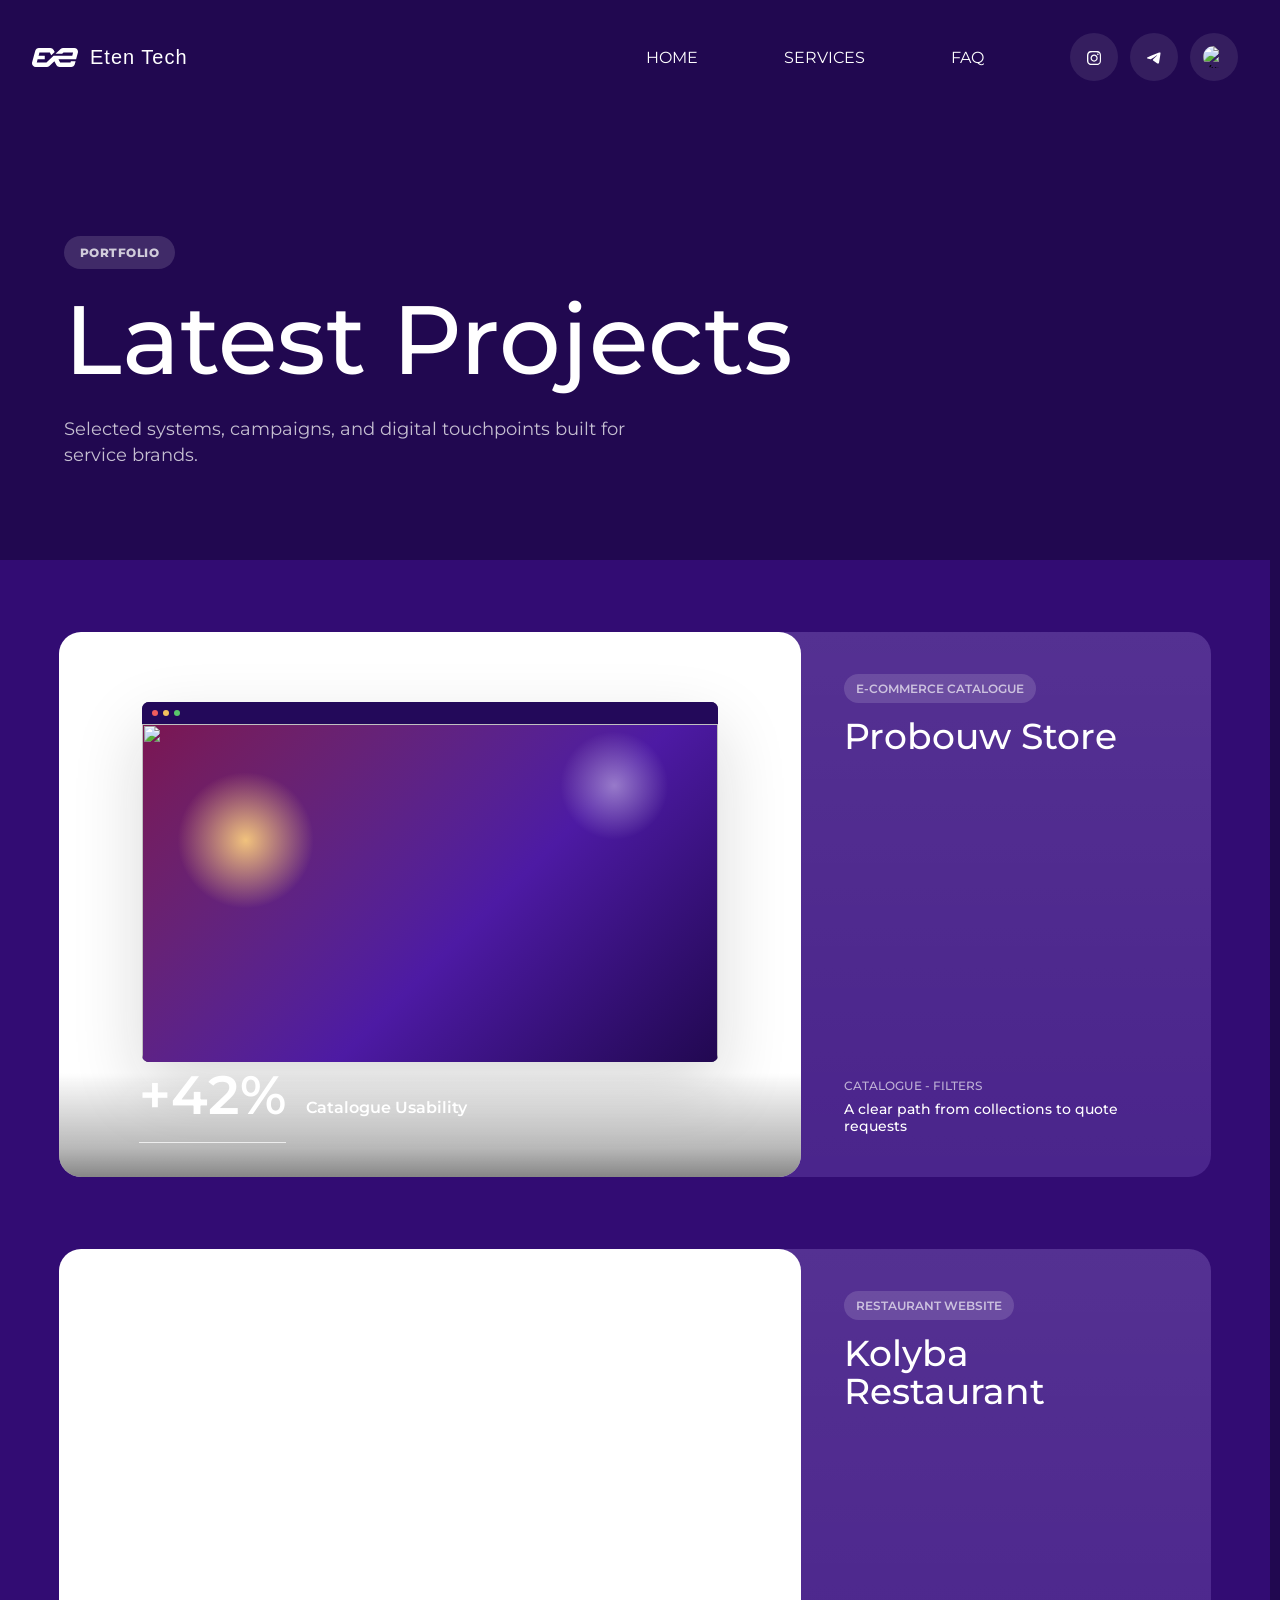
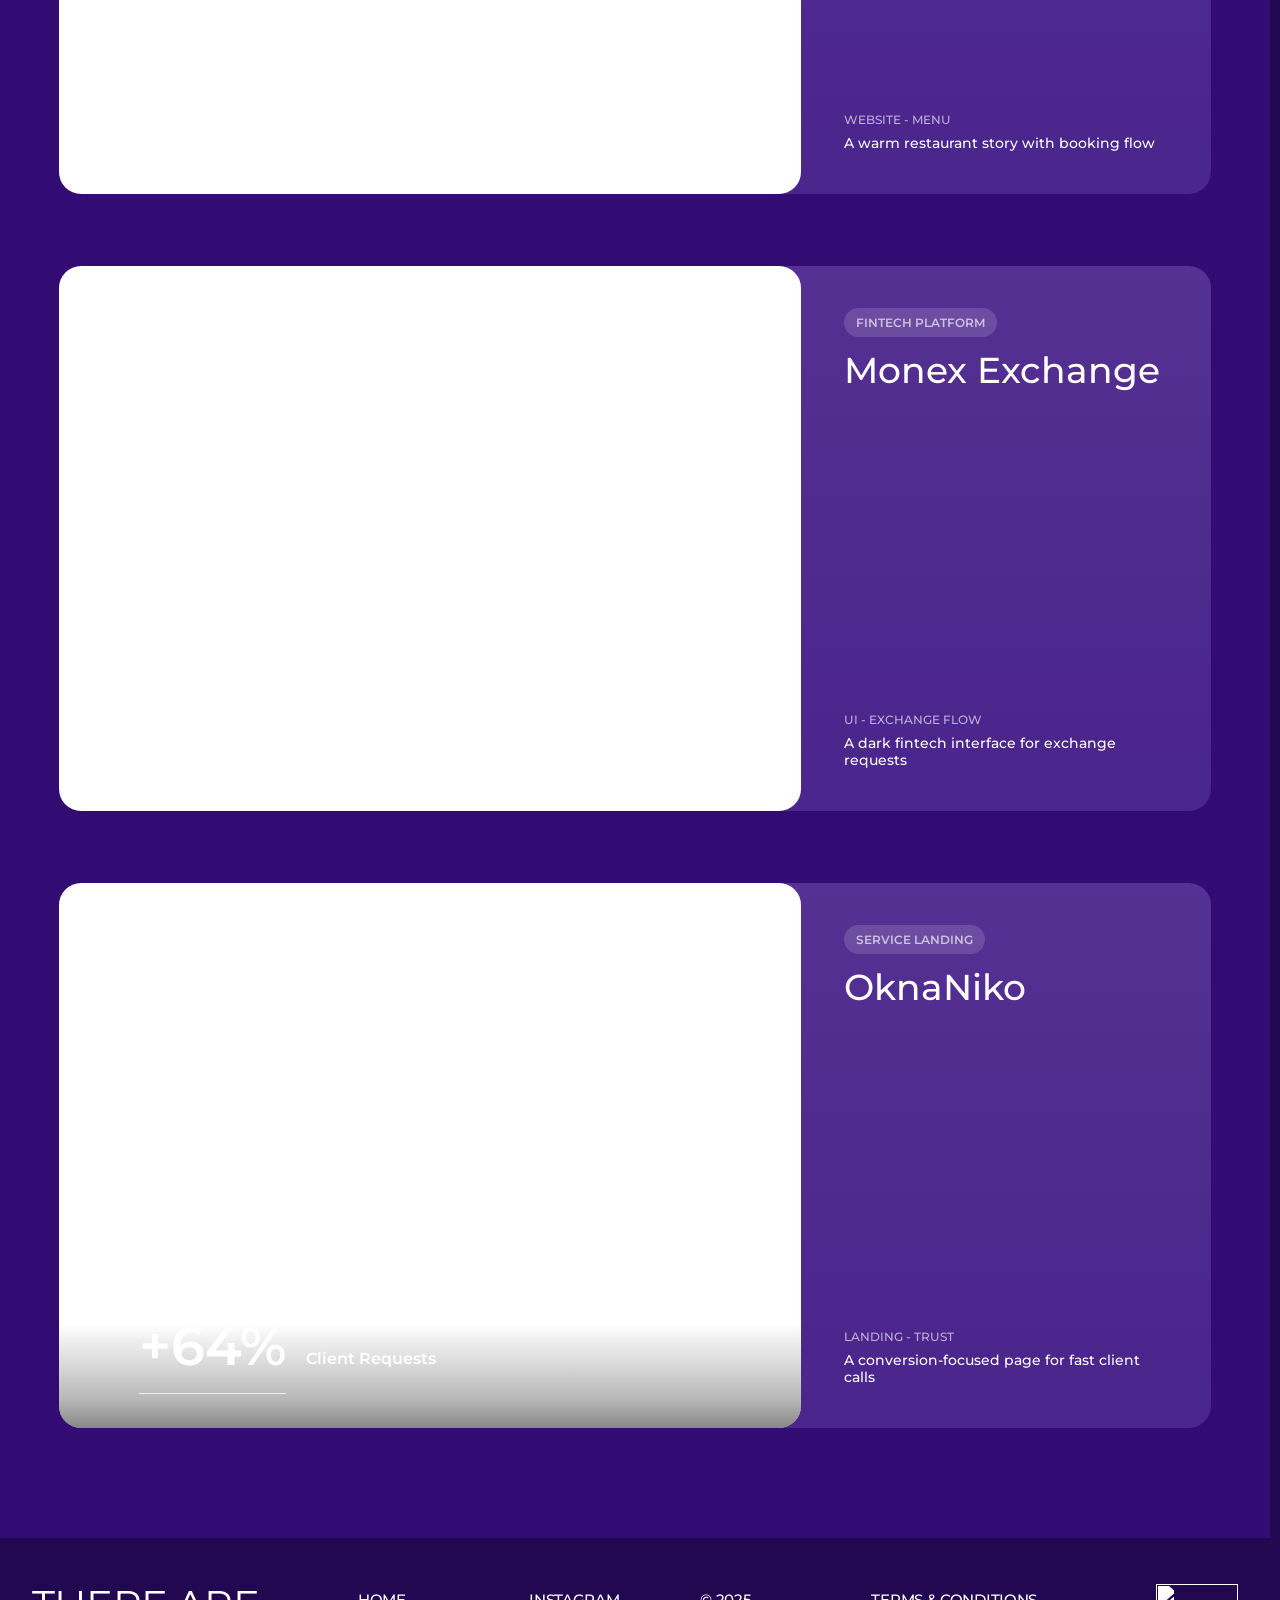
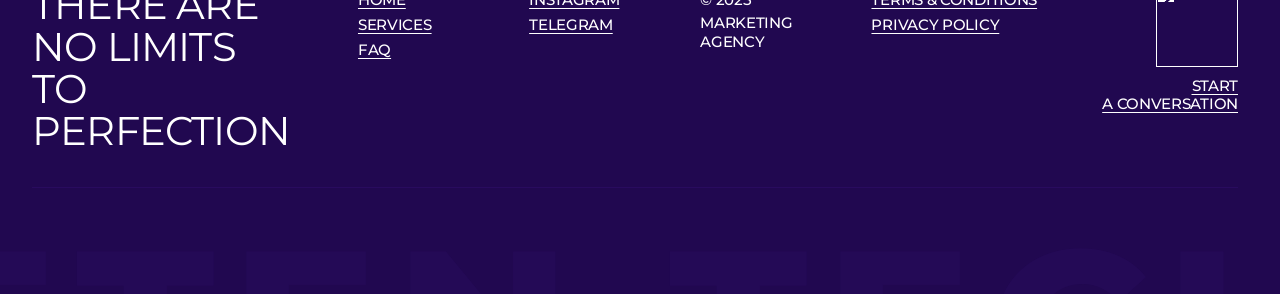
==== portfolio.html @ db4025d9 "techv2" ====
<!DOCTYPE html>
<html lang="uk">
<head>
<meta charset="utf-8"/>
<meta content="width=device-width, initial-scale=1" name="viewport"/>
<title>Eten Tech - Portfolio</title>
<link href="images/logo_icon.svg" rel="shortcut icon"/>
<link href="https://fonts.googleapis.com" rel="preconnect"/>
<link crossorigin="" href="https://fonts.gstatic.com" rel="preconnect"/>
<link href="https://fonts.googleapis.com/css2?family=Montserrat:wght@300;400;500;600;700;800&amp;display=swap" rel="stylesheet"/>
<link href="https://fonts.googleapis.com/css2?family=Michroma&amp;display=swap" rel="stylesheet"/>
<link href="css/style.css" rel="stylesheet"/>
</head>
<body class="portfolioPage">
<header class="header">
<div class="header__inner">
<div class="header__left">
<a aria-label="Eten Tech home" class="header__logo" href="index.html#home">
<img alt="Eten Tech logo" src="images/logo.svg"/>
</a>
<div class="header__brand">Eten Tech</div>
</div>
<div class="header__right">
<nav aria-label="Navigation" class="header__nav">
<a class="header__link" data-i18n="nav.home" href="index.html#home">HOME</a>
<a class="header__link" data-i18n="nav.services" href="index.html#services">SERVICES</a>
<a class="header__link" data-i18n="nav.faq" href="index.html#faq">FAQ</a>
</nav>
<div aria-label="Social links" class="header__icons">
<a aria-label="Instagram" class="header__iconBtn" href="https://www.instagram.com/eten_tech/" rel="noopener" target="_blank">
<span class="header__iconSvg"><img alt="" src="images/icon1.svg"/></span>
</a>
<a aria-label="Telegram" class="header__iconBtn" href="https://t.me/etentech" rel="noopener" target="_blank">
<span class="header__iconSvg"><img alt="" src="images/icon2.svg"/></span>
</a>
<button aria-label="Switch language" class="langBtn" data-lang-toggle="" type="button">EN</button>
</div>
<button aria-expanded="false" aria-label="Menu" class="header__burger" type="button">
<span></span><span></span><span></span>
</button>
</div>
</div>
<div aria-hidden="true" class="header__drawer">
<nav aria-label="Mobile navigation" class="header__drawerNav">
<a class="header__drawerLink" data-i18n="nav.home" href="index.html#home">HOME</a>
<a class="header__drawerLink" data-i18n="nav.services" href="index.html#services">SERVICES</a>
<a class="header__drawerLink" data-i18n="nav.faq" href="index.html#faq">FAQ</a>
</nav>
<div aria-label="Social links" class="header__drawerSocial">
<a aria-label="Instagram" class="header__drawerIconBtn" href="https://www.instagram.com/eten_tech/" rel="noopener" target="_blank">
<img alt="" src="images/icon1.svg"/>
</a>
<a aria-label="Telegram" class="header__drawerIconBtn" href="https://t.me/etentech" rel="noopener" target="_blank">
<img alt="" src="images/icon2.svg"/>
</a>
<button aria-label="Switch language" class="header__drawerIconBtn langBtn langBtn--mobile" data-lang-toggle="" type="button">EN</button>
</div>
</div>
</header>

<main class="portfolioMain">
<section class="portfolioHero">
<div class="portfolioHero__bg"></div>
<div class="portfolioHero__inner">
<div class="portfolioHero__kicker" data-i18n="portfolio.kicker">PORTFOLIO</div>
<h1 data-i18n="portfolio.title">Latest Projects</h1>
<p data-i18n="portfolio.desc">Selected systems, campaigns, and digital touchpoints built for service brands.</p>
</div>
</section>

<section class="portfolioList" aria-label="Portfolio projects">
<article class="portfolioProject" style="--project-accent:#d91f26;--project-accent-soft:#f1c27d;">
<div class="featuredProjects__preview">
<div class="featuredProjects__browser">
<div class="featuredProjects__browserTop"><span></span><span></span><span></span></div>
<div class="featuredProjects__mockup">
<img alt="" class="featuredProjects__siteShot" src="images/sites/previews/probouw.webp"/>
</div>
</div>
<div class="featuredProjects__metric"><strong>+42%</strong><span data-i18n="featured.project1.metricLabel">Project Growth</span></div>
</div>
<div class="featuredProjects__info">
<div><span class="featuredProjects__tag" data-i18n="featured.project1.category">Website</span><h2 data-i18n="featured.project1.title">Project title</h2></div>
<div class="featuredProjects__infoBottom"><span data-i18n="featured.project1.service">Web - Design - Development</span><p data-i18n="featured.project1.description">Project description</p></div>
</div>
</article>
<article class="portfolioProject" style="--project-accent:#c70000;--project-accent-soft:#f1c27d;">
<div class="featuredProjects__preview">
<div class="featuredProjects__browser">
<div class="featuredProjects__browserTop"><span></span><span></span><span></span></div>
<div class="featuredProjects__mockup">
<img alt="" class="featuredProjects__siteShot" src="images/sites/previews/kolyba.webp"/>
</div>
</div>
<div class="featuredProjects__metric"><strong>+58%</strong><span data-i18n="featured.project2.metricLabel">Project Growth</span></div>
</div>
<div class="featuredProjects__info">
<div><span class="featuredProjects__tag" data-i18n="featured.project2.category">Website</span><h2 data-i18n="featured.project2.title">Project title</h2></div>
<div class="featuredProjects__infoBottom"><span data-i18n="featured.project2.service">Web - Design - Development</span><p data-i18n="featured.project2.description">Project description</p></div>
</div>
</article>
<article class="portfolioProject" style="--project-accent:#c89a57;--project-accent-soft:#e01818;">
<div class="featuredProjects__preview">
<div class="featuredProjects__browser">
<div class="featuredProjects__browserTop"><span></span><span></span><span></span></div>
<div class="featuredProjects__mockup">
<img alt="" class="featuredProjects__siteShot" src="images/sites/previews/monex.webp"/>
</div>
</div>
<div class="featuredProjects__metric"><strong>+36%</strong><span data-i18n="featured.project3.metricLabel">Project Growth</span></div>
</div>
<div class="featuredProjects__info">
<div><span class="featuredProjects__tag" data-i18n="featured.project3.category">Website</span><h2 data-i18n="featured.project3.title">Project title</h2></div>
<div class="featuredProjects__infoBottom"><span data-i18n="featured.project3.service">Web - Design - Development</span><p data-i18n="featured.project3.description">Project description</p></div>
</div>
</article>
<article class="portfolioProject" style="--project-accent:#3572ff;--project-accent-soft:#ff8a3d;">
<div class="featuredProjects__preview">
<div class="featuredProjects__browser">
<div class="featuredProjects__browserTop"><span></span><span></span><span></span></div>
<div class="featuredProjects__mockup">
<img alt="" class="featuredProjects__siteShot" src="images/sites/previews/oknaniko.webp"/>
</div>
</div>
<div class="featuredProjects__metric"><strong>+64%</strong><span data-i18n="featured.project4.metricLabel">Project Growth</span></div>
</div>
<div class="featuredProjects__info">
<div><span class="featuredProjects__tag" data-i18n="featured.project4.category">Website</span><h2 data-i18n="featured.project4.title">Project title</h2></div>
<div class="featuredProjects__infoBottom"><span data-i18n="featured.project4.service">Web - Design - Development</span><p data-i18n="featured.project4.description">Project description</p></div>
</div>
</article>
</section>
</main>

<footer class="footer portfolioFooter">
<div class="footer__inner">
<div class="footer__title" data-i18n="footer.title">THERE ARE NO LIMITS<br/>TO PERFECTION</div>
<nav aria-label="Footer navigation" class="footer__col">
<a class="footer__link" data-i18n="nav.home" href="index.html#home">HOME</a>
<a class="footer__link" data-i18n="nav.services" href="index.html#services">SERVICES</a>
<a class="footer__link" data-i18n="nav.faq" href="index.html#faq">FAQ</a>
</nav>
<div aria-label="Social links" class="footer__col">
<a class="footer__link" href="https://www.instagram.com/eten_tech/" rel="noopener" target="_blank">INSTAGRAM</a>
<a class="footer__link" href="https://t.me/etentech" rel="noopener" target="_blank">TELEGRAM</a>
</div>
<div class="footer__col footer__meta">
<div class="footer__metaText">&copy; 2025</div>
<div class="footer__metaText" data-i18n="footer.agency">MARKETING AGENCY</div>
</div>
<div class="footer__col footer__legal">
<a class="footer__link" data-i18n="footer.terms" href="#">TERMS &amp; CONDITIONS</a>
<a class="footer__link" data-i18n="footer.privacy" href="#">PRIVACY POLICY</a>
</div>
<a class="footer__cta" href="https://t.me/etentech">
<span class="footer__ctaIcon"><img alt="" src="images/Rectangle 4342.svg"/></span>
<span class="footer__ctaText" data-i18n="footer.cta">START<br/>A CONVERSATION</span>
</a>
</div>
</footer>
<script src="js/script.js"></script>
</body>
</html>
---- css/style.css ----
* {
  box-sizing: border-box;
  margin: 0;
  padding: 0;
}

body {
  background: #F3F1F9;
  font-family: 'Montserrat', sans-serif;
}

html {
  scroll-behavior: smooth;
  scrollbar-gutter: stable;
  scrollbar-color: #6F3DFF #210850;
  scrollbar-width: thin;
}

@media (prefers-reduced-motion: reduce) {
  html {
    scroll-behavior: auto;
  }
}

a {
  text-decoration: none;
  color: inherit;
}

::-webkit-scrollbar {
  width: 10px;
}

::-webkit-scrollbar-track {
  background: #210850;
}

::-webkit-scrollbar-thumb {
  border: 2px solid #210850;
  border-radius: 999px;
  background: linear-gradient(180deg, #A67BFF 0%, #6F3DFF 48%, #320C73 100%);
}

::-webkit-scrollbar-thumb:hover {
  background: linear-gradient(180deg, #C4A8FF 0%, #854CFF 48%, #4D1AA4 100%);
}

/* ===== Layout ===== */
.container {
  padding-left: 15.5vw;
  padding-right: 15.5vw;
  margin: 0 auto;
}

/* ===== Header ===== */
.header {
  padding-left: 2.5vw;
  padding-right: 2.5vw;
  padding-top: 33px;
  padding-bottom: 0;
  color: rgb(255, 255, 255);
  position: absolute;
  top: 0;
  left: 0;
  right: 0;
  z-index: 10;
}

.header__inner {
  display: flex;
  align-items: center;
  justify-content: space-between;
  min-height: 48px;
  animation: heroFadeDown .75s cubic-bezier(.2, .8, .2, 1) both;
}

.header__left {
  display: flex;
  align-items: center;
  gap: 12px;
}

.header__logo {
  width: 46px;
  height: 19px;
  display: block;
}

.header__brand {
  font-family: "Helvetica Neue", Helvetica, Arial, sans-serif;
  font-weight: 100;
  font-size: 20px;
  line-height: 1;
  letter-spacing: 0.05em;
}

.header__right {
  display: flex;
  align-items: center;
  gap: 86px;
}

.header__nav {
  display: flex;
  align-items: center;
  gap: 86px;
}

.header__link {
  position: relative;
  font-family: "Montserrat", sans-serif;
  font-weight: 400;
  font-size: 16px;
  text-transform: uppercase;
  letter-spacing: 0em;
  transition: color .22s ease, opacity .22s ease;
}

.header__link::after {
  content: "";
  position: absolute;
  left: 0;
  right: 0;
  bottom: -6px;
  height: 1px;
  background: currentColor;
  transform: scaleX(0);
  transform-origin: right;
  transition: transform .28s ease;
}

.header__link:hover::after {
  transform: scaleX(1);
  transform-origin: left;
}

.header__icons {
  display: flex;
  align-items: center;
  gap: 12px;
}

.header__iconBtn {
  width: 48px;
  height: 48px;
  border-radius: 999px;
  border: 0;
  background: rgba(255, 255, 255, 0.09);
  display: grid;
  place-items: center;
  cursor: pointer;
  padding: 0;
  transition: transform .24s ease, background .24s ease, box-shadow .24s ease;
}

.header__iconBtn:hover,
.header__drawerIconBtn:hover,
.langBtn:hover {
  background: rgba(255, 255, 255, 0.18);
  box-shadow: 0 0 28px rgba(166, 123, 255, 0.24);
  transform: translateY(-2px);
}

.header__iconBtn:active,
.header__drawerIconBtn:active,
.langBtn:active {
  transform: translateY(0) scale(.96);
}

.header__iconSvg {
  width: 14px;
  height: 14px;
  display: block;
}

/* ===== Burger + Drawer ===== */
.header__burger {
  display: none;
  width: 48px;
  height: 48px;
  border-radius: 999px;
  border: 0;
  background: rgba(255, 255, 255, 0.09);
  cursor: pointer;
  padding: 0;
  position: relative;
}

.header__burger span {
  position: absolute;
  left: 14px;
  right: 14px;
  height: 2px;
  background: #fff;
  border-radius: 2px;
}

.header__burger span:nth-child(1) { top: 16px; }
.header__burger span:nth-child(2) { top: 23px; }
.header__burger span:nth-child(3) { top: 30px; }

.header__drawer {
  display: none;
}

/* ===== Hero ===== */
.hero {
  position: relative;
  height: 958px;
  width: 100%;
  overflow: hidden;
}

.hero__bg {
  position: absolute;
  inset: 0;
  background:
    radial-gradient(ellipse at 23% 4%, rgba(255, 255, 255, 0.34) 0%, rgba(208, 175, 255, 0.22) 18%, transparent 42%),
    radial-gradient(ellipse at 54% 29%, rgba(132, 76, 255, 0.46) 0%, rgba(77, 26, 164, 0.34) 32%, transparent 64%),
    radial-gradient(ellipse at 82% 15%, rgba(50, 12, 115, 0.55) 0%, rgba(33, 8, 80, 0.72) 42%, transparent 72%),
    linear-gradient(180deg, #1B0646 0%, #320C73 48%, #4D1AA4 72%, #210850 92%, #210850 100%);
  z-index: 0;
}

.hero__bg::before,
.hero__bg::after {
  content: "";
  position: absolute;
  inset: -12%;
  pointer-events: none;
  z-index: 0;
}

.hero__bg::before {
  background:
    radial-gradient(circle at 28% 20%, rgba(255, 255, 255, 0.30) 0%, rgba(174, 125, 255, 0.30) 18%, transparent 44%),
    radial-gradient(circle at 62% 36%, rgba(133, 76, 255, 0.42) 0%, rgba(102, 39, 212, 0.30) 28%, transparent 57%),
    radial-gradient(circle at 84% 22%, rgba(50, 12, 115, 0.56) 0%, rgba(50, 12, 115, 0.34) 34%, transparent 62%);
  filter: blur(34px) saturate(130%);
  opacity: .92;
  transform: translate3d(0, 0, 0) scale(1.06);
  animation: heroAuroraDrift 16s ease-in-out infinite alternate;
}

.hero__bg::after {
  background:
    radial-gradient(circle, rgba(255,255,255,0.82) 0 1px, transparent 1.4px),
    radial-gradient(circle, rgba(255,255,255,0.55) 0 1px, transparent 1.5px),
    linear-gradient(180deg, rgba(255,255,255,0) 0%, rgba(33,8,80,0) 70%, rgba(33,8,80,0.54) 86%, #210850 100%);
  background-size: 220px 220px, 360px 360px, 100% 100%;
  background-position: 0 0, 80px 120px, 0 0;
  opacity: .48;
  animation: heroStarDrift 24s linear infinite;
}

.hero__inner {
  position: relative;
  height: 958px;
  z-index: 2;
}

.hero__rightText {
  position: absolute;
  right: 2.5vw;
  top: calc(33px + 48px + 149px);
  text-align: right;
  color: #fff;
  text-transform: uppercase;
  font-family: "Montserrat", sans-serif;
  font-weight: 400;
  font-size: 66px;
  line-height: 1.1;
  max-width: 700px;
  letter-spacing: 0.05em;
  animation: heroFadeLeft .9s .28s cubic-bezier(.2, .8, .2, 1) both;
}

.hero__leftBlock {
  position: absolute;
  left: 2.5vw;
  top: calc(33px + 48px + 253px);
  animation: heroFadeRight .9s .18s cubic-bezier(.2, .8, .2, 1) both;
}

.hero__leftText {
  color: #fff;
  font-family: "Montserrat", sans-serif;
  font-weight: 500;
  font-size: 40px;
  line-height: 1.2;
  letter-spacing: 0.05em;
  text-transform: uppercase;
  max-width: 560px;
}

.hero__leftDesc {
  margin-top: 30px;
  max-width: 500px;
  font-size: 13px;
  font-weight: 100;
  letter-spacing: 0.10em;
  line-height: 1.5;
  color: #fff;
}

/* ===== Squares ===== */
.hero__squares {
  position: absolute;
  left: 2.5vw;
  bottom: 54px;
  display: flex;
  gap: 34px;
}

.hero__square {
  width: 215px;
  height: 215px;
  border-radius: 16px;
  padding: 22px;
  display: flex;
  flex-direction: column;
  align-items: flex-start;
  justify-content: space-between;
  animation: heroCardRise .85s .48s cubic-bezier(.2, .8, .2, 1) both;
  transition: transform .32s cubic-bezier(.2, .8, .2, 1), box-shadow .32s ease, border-color .32s ease;
}

.hero__square:nth-child(2) {
  animation-delay: .6s;
}

.hero__square:hover {
  transform: translateY(-8px);
  box-shadow: 0 24px 60px rgba(33, 8, 80, .25);
}

.hero__square--light {
  background: #F0F0F0;
}

.hero__square--glass {
  position: relative;
  overflow: hidden;
  background:
    radial-gradient(140% 120% at 20% 15%, rgba(255,255,255,0.26) 0%, rgba(255,255,255,0.10) 38%, rgba(255,255,255,0.05) 60%, rgba(255,255,255,0.03) 100%),
    linear-gradient(135deg, rgba(255,255,255,0.12) 0%, rgba(255,255,255,0.06) 55%, rgba(0,0,0,0.10) 100%);
  border: 1px solid rgba(255,255,255,0.22);
  backdrop-filter: blur(22px) saturate(160%);
  -webkit-backdrop-filter: blur(22px) saturate(160%);
}

.hero__square--glass::before {
  content: "";
  position: absolute;
  inset: 0;
  border-radius: 16px;
  pointer-events: none;
  background:
    radial-gradient(120px 120px at 22% 18%, rgba(255,255,255,0.32) 0%, rgba(255,255,255,0.12) 45%, rgba(255,255,255,0) 70%),
    linear-gradient(180deg, rgba(255,255,255,0.22), rgba(255,255,255,0.06));
  mask: linear-gradient(#000 0 0) content-box, linear-gradient(#000 0 0);
  -webkit-mask: linear-gradient(#000 0 0) content-box, linear-gradient(#000 0 0);
  padding: 1px;
  -webkit-mask-composite: xor;
          mask-composite: exclude;
  opacity: 0.9;
}

.hero__square--glass::after {
  content: "";
  position: absolute;
  inset: 0;
  border-radius: 16px;
  pointer-events: none;
  background: radial-gradient(120% 120% at 50% 40%, rgba(0,0,0,0) 45%, rgba(0,0,0,0.16) 100%);
}

.hero__square-icon {
  width: 44px;
  height: 44px;
  flex-shrink: 0;
  position: relative;
  z-index: 1;
}

.hero__square--light .hero__square-icon {
  animation: heroRocketColorFlow 3.4s ease-in-out infinite;
}

.hero__square-bottom {
  display: flex;
  flex-direction: column;
  gap: 4px;
  position: relative;
  z-index: 1;
}

.hero__square-number {
  font-size: 42px;
  font-weight: 300;
  line-height: 1;
}

.hero__square-label {
  font-size: 14px;
  font-weight: 400;
  line-height: 1.3;
}

.hero__square--light .hero__square-number { color: #1a1a1a; }
.hero__square--light .hero__square-label  { color: #555; }

.hero__square--glass .hero__square-number { color: #ffffff; }
.hero__square--glass .hero__square-label  { color: rgba(255,255,255,0.75); }

/* ===== Hero desc + chips ===== */
.hero__desc {
  margin-top: 30px;
  font-size: 12px;
  font-weight: 100;
  line-height: 1.5;
  text-transform: none;
  letter-spacing: 0.1em;
  color: #fff;
  text-align: right;
  word-wrap: break-word;
}

.hero__desc span {
  font-weight: 600;
}

.hero__chips {
  position: absolute;
  right: 2.5vw;
  bottom: 0;
  transform: translateY(-54px);
  z-index: 3;
  display: flex;
  flex-direction: column;
  gap: 6px;
  align-items: flex-end;
  animation: heroOpacityIn .85s .7s ease both;
}

.hero__chipsTop {
  display: flex;
  gap: 6px;
  justify-content: flex-end;
  width: fit-content;
}

.hero__chipsBottom {
  display: flex;
  gap: 6px;
  justify-content: flex-end;
  width: fit-content;
}

.chip {
  height: 33px;
  display: inline-flex;
  align-items: center;
  justify-content: center;
  padding: 0 20px;
  border-radius: 999px;
  font-family: "Michroma", sans-serif;
  font-size: 15px;
  font-weight: 400;
  letter-spacing: 0.05em;
  line-height: 1;
  color: rgb(255, 255, 255);
  border: 1px solid rgb(255, 255, 255);
  background: rgba(255, 255, 255, 0.00);
  transition: transform .24s ease, background .24s ease, box-shadow .24s ease;
}

.chip:hover {
  transform: translateY(-3px);
  background: rgba(255, 255, 255, 0.12);
  box-shadow: 0 0 28px rgba(166, 123, 255, .25);
}

.chip--icon {
  width: 56px;
  padding: 0;
}

.chip__icon {
  width: 13px;
  height: 13px;
  display: inline-flex;
  align-items: center;
  justify-content: center;
}

.chip__icon img {
  width: 13px;
  height: 13px;
  display: block;
}

/* ===== Main Light Section ===== */
main {
  background: #F3F1F9;
  padding: 0;
}

main > .container {
  padding-top: 56px;
}

.featuredProjects {
  position: relative;
  background:
    radial-gradient(circle at 18% 18%, rgba(133, 76, 255, 0.24), transparent 34%),
    linear-gradient(180deg, #210850 0%, #240958 15%, #320C73 72%, #4D1AA4 100%);
  color: #ffffff;
  margin-top: -1px;
  padding: 120px 0 96px;
}

.featuredProjects::before {
  content: "";
  position: absolute;
  left: 0;
  right: 0;
  top: -90px;
  height: 180px;
  background: linear-gradient(180deg, rgba(33, 8, 80, 0), #210850 48%, rgba(33, 8, 80, 0));
  pointer-events: none;
  z-index: 0;
}

.featuredProjects__inner {
  position: relative;
  z-index: 1;
  width: min(1280px, 90vw);
  margin: 0 auto;
}

.featuredProjects__head {
  display: grid;
  grid-template-columns: 1fr auto;
  align-items: end;
  gap: 32px;
  margin-bottom: 70px;
}

.featuredProjects__eyebrow {
  width: fit-content;
  margin-bottom: 18px;
  padding: 9px 15px;
  border-radius: 999px;
  background: rgba(255, 255, 255, 0.14);
  color: rgba(255, 255, 255, 0.78);
  font-size: 12px;
  font-weight: 600;
  line-height: 1;
}

.featuredProjects__title {
  margin: 0;
  color: #ffffff;
  font-size: 54px;
  font-weight: 500;
  line-height: 1.08;
  letter-spacing: 0;
  overflow: visible;
}

.featuredProjects__title span {
  color: rgba(255, 255, 255, 0.46);
}

.featuredProjects__button {
  min-height: 49px;
  padding: 0 25px;
  border-radius: 9px;
  background: #ffffff;
  color: #320C73;
  display: inline-flex;
  align-items: center;
  justify-content: center;
  font-size: 16px;
  font-weight: 700;
  white-space: nowrap;
  transition: transform .25s ease, background .25s ease;
}

.featuredProjects__button:hover {
  transform: translateY(-2px);
  background: #F9F4FE;
}

.featuredProjects__stage {
  --project-accent: #6f3dff;
  --project-accent-soft: #28d4bd;
  display: grid;
  grid-template-columns: minmax(0, 1.82fr) minmax(250px, 1fr);
  min-height: 585px;
  min-width: 0;
  border-radius: 22px;
  overflow: visible;
}

.featuredProjects__preview,
.featuredProjects__info {
  min-width: 0;
  opacity: 0;
  transform: translateY(34px);
}

.featuredProjects.is-visible .featuredProjects__preview,
.featuredProjects.is-visible .featuredProjects__info {
  opacity: 1;
  transform: translateY(0);
  transition: opacity .7s ease, transform .7s cubic-bezier(.2, .8, .2, 1);
}

.featuredProjects.is-visible .featuredProjects__info {
  transition-delay: .12s;
}

.featuredProjects__preview {
  position: relative;
  z-index: 2;
  min-height: 585px;
  padding: 84px 44px 0;
  border-radius: 22px;
  background: #FFFFFF;
  overflow: hidden;
}

.featuredProjects__browser {
  position: relative;
  width: min(720px, 89%);
  height: 390px;
  margin: 0 auto;
  border-radius: 7px;
  background: #1f0a4b;
  box-shadow: 0 28px 70px rgba(18, 18, 18, 0.16);
  overflow: hidden;
  transform: translateZ(0);
  transition: transform .45s cubic-bezier(.2, .8, .2, 1);
}

.featuredProjects__preview::after {
  content: "";
  position: absolute;
  inset: 0;
  border-radius: inherit;
  background: linear-gradient(110deg, transparent 0 42%, rgba(255, 255, 255, .34) 50%, transparent 58% 100%);
  opacity: 0;
  transform: translateX(-35%);
  pointer-events: none;
}

.featuredProjects__preview:hover .featuredProjects__browser {
  transform: translateY(-8px) scale(1.015);
}

.featuredProjects__stage.is-changing .featuredProjects__preview:hover .featuredProjects__browser {
  transform: none;
}

.featuredProjects__browserTop {
  height: 22px;
  display: flex;
  align-items: center;
  gap: 5px;
  padding-left: 10px;
  background: #23095a;
}

.featuredProjects__browserTop span {
  width: 6px;
  height: 6px;
  border-radius: 50%;
  background: #f05d5d;
}

.featuredProjects__browserTop span:nth-child(2) {
  background: #f3c15d;
}

.featuredProjects__browserTop span:nth-child(3) {
  background: #59c76b;
}

.featuredProjects__mockup {
  height: calc(100% - 18px);
  background:
    radial-gradient(circle at 18% 34%, var(--project-accent-soft) 0 0, transparent 68px),
    radial-gradient(circle at 82% 18%, rgba(255,255,255,.42), transparent 54px),
    linear-gradient(135deg, color-mix(in srgb, var(--project-accent) 44%, #320C73), #4D1AA4 58%, #210850);
  color: #ffffff;
  position: relative;
  overflow: hidden;
}

.featuredProjects__siteShot {
  width: 100%;
  height: 100%;
  display: block;
  object-fit: cover;
  object-position: top center;
}

.featuredProjects__mockupNav {
  height: 52px;
  padding: 0 24px;
  display: flex;
  align-items: center;
  gap: 34px;
  font-size: 8px;
  color: rgba(255, 255, 255, 0.78);
}

.featuredProjects__mockupNav span:first-child {
  margin-right: auto;
  font-weight: 700;
}

.featuredProjects__mockupHero {
  position: relative;
  width: 78%;
  margin: 75px auto 0;
  text-align: center;
}

.featuredProjects__mockupHero p {
  margin: 0;
  font-size: 39px;
  font-weight: 500;
  line-height: 1.05;
}

.featuredProjects__mockupHero small {
  display: block;
  width: 76%;
  margin: 18px auto 0;
  color: rgba(255, 255, 255, 0.78);
  font-size: 9px;
  line-height: 1.5;
}

.featuredProjects__mockupGlow {
  position: absolute;
  left: -96px;
  top: -78px;
  width: 200px;
  height: 200px;
  background: conic-gradient(from 0deg, #ff8a3d, transparent, #ffd36a, transparent, #ff8a3d);
  filter: blur(7px);
  opacity: .82;
  animation: projectGlow 8s linear infinite;
}

.featuredProjects__mockupLogos {
  position: absolute;
  left: 0;
  right: 0;
  bottom: 0;
  height: 72px;
  display: grid;
  grid-template-columns: repeat(4, 1fr);
  align-items: center;
  gap: 22px;
  padding: 0 50px;
  background: rgba(255, 255, 255, 0.78);
}

.featuredProjects__mockupLogos span {
  height: 15px;
  border-radius: 999px;
  background: rgba(17, 17, 17, 0.22);
}

.featuredProjects__metric {
  position: absolute;
  left: 80px;
  right: 80px;
  bottom: 34px;
  z-index: 2;
  color: #ffffff;
  display: grid;
  grid-template-columns: auto 1fr;
  align-items: end;
  gap: 20px;
}

.featuredProjects__metric::before {
  content: "";
  position: absolute;
  left: -80px;
  right: -80px;
  bottom: -34px;
  height: 104px;
  background: linear-gradient(180deg, rgba(255, 255, 255, 0) 0%, rgba(120, 120, 120, .52) 72%, rgba(78, 78, 78, .68) 100%);
  pointer-events: none;
}

.featuredProjects__metric::after {
  content: "";
  align-self: center;
  height: 1px;
  background: rgba(255, 255, 255, 0.72);
  z-index: 1;
}

.featuredProjects__metric strong,
.featuredProjects__metric span {
  position: relative;
  z-index: 1;
}

.featuredProjects__metric strong {
  font-size: 68px;
  font-weight: 600;
  line-height: 1;
}

.featuredProjects__metric span {
  margin-bottom: 5px;
  font-size: 20px;
  font-weight: 600;
}

.featuredProjects__info {
  position: relative;
  z-index: 1;
  min-height: 585px;
  margin-left: -34px;
  padding: 36px 44px 34px 76px;
  border-radius: 0 22px 22px 0;
  background:
    linear-gradient(180deg, rgba(255, 255, 255, 0.13), rgba(255, 255, 255, 0.08)),
    #3B1282;
  border-left: 1px solid rgba(255, 255, 255, 0.12);
  display: flex;
  flex-direction: column;
  justify-content: space-between;
}

.featuredProjects__tag {
  width: fit-content;
  display: block;
  margin-bottom: 14px;
  padding: 7px 12px;
  border-radius: 999px;
  background: rgba(255, 255, 255, 0.14);
  color: rgba(255, 255, 255, 0.66);
  font-size: 12px;
  font-weight: 600;
  text-transform: uppercase;
}

.featuredProjects__info h3 {
  margin: 0;
  color: #ffffff;
  font-size: 36px;
  font-weight: 500;
  line-height: 1.06;
}

.featuredProjects__infoBottom span {
  display: block;
  margin-bottom: 8px;
  color: rgba(255, 255, 255, 0.64);
  font-size: 12px;
  font-weight: 500;
  text-transform: uppercase;
}

.featuredProjects__infoBottom p {
  margin: 0;
  color: #ffffff;
  font-size: 14px;
  font-weight: 500;
  line-height: 1.22;
  overflow-wrap: anywhere;
  max-width: 340px;
}

.featuredProjects__arrows {
  margin-top: 48px;
  display: flex;
  justify-content: flex-end;
  gap: 16px;
}

.featuredProjects__arrow {
  width: 55px;
  height: 55px;
  border: 0;
  border-radius: 999px;
  background: rgba(255, 255, 255, 0.14);
  color: #ffffff;
  display: grid;
  place-items: center;
  cursor: pointer;
  transition: transform .25s ease, background .25s ease;
}

.featuredProjects__arrow:hover {
  transform: translateY(-2px);
  background: rgba(255, 255, 255, 0.22);
}

.featuredProjects__arrow svg {
  width: 22px;
  height: 22px;
}

.featuredProjects__stage.is-changing .featuredProjects__preview,
.featuredProjects__stage.is-changing .featuredProjects__info {
  animation: projectPanelStack .52s cubic-bezier(.2, .8, .2, 1);
}

.featuredProjects__stage.is-changing .featuredProjects__browser {
  animation: projectBrowserStack .52s cubic-bezier(.2, .8, .2, 1);
}

.featuredProjects__stage.is-changing .featuredProjects__preview::after {
  animation: projectCardShine .52s ease;
}

@keyframes projectGlow {
  to { transform: rotate(360deg); }
}

@keyframes projectPanelStack {
  0% {
    opacity: .72;
    transform: translate3d(22px, 10px, 0) scale(.985);
  }
  58% {
    opacity: 1;
    transform: translate3d(-4px, -2px, 0) scale(1.006);
  }
  100% {
    opacity: 1;
    transform: translate3d(0, 0, 0) scale(1);
  }
}

@keyframes projectBrowserStack {
  0% {
    transform: translate3d(18px, 8px, 0) scale(.972);
    filter: saturate(.85) blur(.2px);
  }
  62% {
    transform: translate3d(-5px, -3px, 0) scale(1.012);
    filter: saturate(1.08) blur(0);
  }
  100% {
    transform: translate3d(0, 0, 0) scale(1);
    filter: saturate(1) blur(0);
  }
}

@keyframes projectCardShine {
  0% {
    opacity: 0;
    transform: translateX(-45%);
  }
  35% {
    opacity: .55;
  }
  100% {
    opacity: 0;
    transform: translateX(45%);
  }
}

@keyframes heroAuroraDrift {
  0% {
    transform: translate3d(-2%, -1%, 0) scale(1.06);
  }
  100% {
    transform: translate3d(2%, 2%, 0) scale(1.12);
  }
}

@keyframes heroStarDrift {
  0% {
    background-position: 0 0, 80px 120px, 0 0;
  }
  100% {
    background-position: 120px 180px, -80px 300px, 0 0;
  }
}

@keyframes heroFadeDown {
  from {
    opacity: 0;
    transform: translateY(-18px);
  }
  to {
    opacity: 1;
    transform: translateY(0);
  }
}

@keyframes heroFadeUp {
  from {
    opacity: 0;
    transform: translateY(22px);
  }
  to {
    opacity: 1;
    transform: translateY(0);
  }
}

@keyframes heroOpacityIn {
  from { opacity: 0; }
  to { opacity: 1; }
}

@keyframes heroFadeRight {
  from {
    opacity: 0;
    transform: translateX(-26px);
  }
  to {
    opacity: 1;
    transform: translateX(0);
  }
}

@keyframes heroFadeLeft {
  from {
    opacity: 0;
    transform: translateX(26px);
  }
  to {
    opacity: 1;
    transform: translateX(0);
  }
}

@keyframes heroCardRise {
  from {
    opacity: 0;
    transform: translateY(34px) scale(.96);
  }
  to {
    opacity: 1;
    transform: translateY(0) scale(1);
  }
}

@keyframes heroRocketColorFlow {
  0% {
    filter: invert(13%) sepia(67%) saturate(2622%) hue-rotate(254deg) brightness(72%) contrast(112%) drop-shadow(0 0 0 rgba(111, 61, 255, 0));
  }
  50% {
    filter: invert(32%) sepia(88%) saturate(1973%) hue-rotate(248deg) brightness(102%) contrast(106%) drop-shadow(0 0 12px rgba(111, 61, 255, .34));
  }
  100% {
    filter: invert(13%) sepia(67%) saturate(2622%) hue-rotate(254deg) brightness(72%) contrast(112%) drop-shadow(0 0 0 rgba(111, 61, 255, 0));
  }
}

@keyframes consultFreePulse {
  0%, 100% {
    transform: rotate(7deg) scale(.96);
  }
  50% {
    transform: rotate(7deg) scale(1.07);
  }
}

@media (prefers-reduced-motion: reduce) {
  .hero__bg::before,
  .hero__bg::after {
    animation: none;
  }

  .header__inner,
  .hero__rightText,
  .hero__leftBlock,
  .hero__square,
  .hero__chips,
  .hero__square--light .hero__square-icon,
  .consultBlock__mark,
  .revealBlock,
  .revealBlock .serviceCard,
  .revealBlock .priceCard {
    animation: none;
    opacity: 1;
    transform: none;
    transition: none;
  }
}

.sectionTitle {
  margin: 0;
  font-size: 50px;
  line-height: 1.08;
  letter-spacing: -0.02em;
  font-weight: 400;
  background: linear-gradient(to right, #320C73 0%, #4D1AA4 100%);
  -webkit-background-clip: text;
  background-clip: text;
  -webkit-text-fill-color: transparent;
  color: transparent;
}

.sectionDesc {
  margin: 8px 0 0;
  background: linear-gradient(to right, #4D1AA4 0%, #6627D4 100%);
  -webkit-background-clip: text;
  background-clip: text;
  -webkit-text-fill-color: transparent;
  color: transparent;
  font-size: 20px;
  font-weight: 200;
  letter-spacing: -0.02em;
}

.sectionKicker {
  width: fit-content;
  margin: 0 auto 22px;
  padding: 8px 15px;
  border-radius: 999px;
  background: rgba(77, 26, 164, .1);
  color: #4D1AA4;
  font-size: 12px;
  font-weight: 800;
  letter-spacing: .04em;
  text-transform: uppercase;
}

.sectionTitle--large {
  max-width: 1000px;
  margin: 0 auto;
  text-align: center;
  font-size: 54px;
  line-height: 1.08;
  overflow: visible;
}

.sectionDesc--large {
  max-width: 620px;
  margin: 14px auto 0;
  text-align: center;
  font-size: 18px;
  line-height: 1.35;
}

#services .sectionKicker,
#services .sectionTitle--large,
#services .sectionDesc--large {
  margin-left: 0;
  margin-right: 0;
  text-align: left;
}

#services .sectionDesc--large {
  max-width: 520px;
}

#pricing .sectionKicker,
#pricing .sectionTitle--large,
#pricing .sectionDesc--large {
  margin-left: 0;
  margin-right: 0;
  text-align: left;
}

#faq .sectionKicker,
#faq .sectionTitle--large,
#faq .sectionDesc--large {
  margin-left: 0;
  margin-right: 0;
  text-align: left;
}

#faq .sectionDesc--large {
  max-width: 620px;
}

/* ===== Services ===== */
.services {
  margin-top: 56px;
  display: grid;
  grid-template-columns: repeat(3, minmax(0, 320px));
  justify-content: center;
  gap: 18px;
}

.serviceCard {
  position: relative;
  border-radius: 22px;
  background: transparent;
  border: 1px solid rgba(77, 26, 164, .12);
  box-shadow: none;
  padding: 28px;
  overflow: hidden;
  min-height: 405px;
  display: flex;
  flex-direction: column;
  transition: transform .28s ease, box-shadow .28s ease;
}

.serviceCard:hover {
  transform: translateY(-8px);
  box-shadow: none;
}

.serviceCard__visual {
  width: 124px;
  height: 124px;
  display: grid;
  place-items: center;
  margin: 2px auto 34px;
  border-radius: 50%;
  background:
    radial-gradient(circle, rgba(166, 123, 255, .3), transparent 62%),
    rgba(77, 26, 164, .08);
}

.serviceCard__visual img {
  width: 62px;
  height: 62px;
  filter: invert(18%) sepia(85%) saturate(2338%) hue-rotate(256deg) brightness(84%) contrast(102%);
}

.serviceCard h3 {
  margin: 0 0 10px;
  font-size: 36px;
  font-weight: 600;
  line-height: 1.08;
  background: linear-gradient(to right, #320C73 0%, #4D1AA4 100%);
  -webkit-background-clip: text;
  background-clip: text;
  -webkit-text-fill-color: transparent;
  color: transparent;
  letter-spacing: -0.02em;
}

.serviceCard p {
  margin: 0;
  color: #6325CF;
  font-size: 16px;
  font-weight: 300;
  line-height: 1.2;
  letter-spacing: -0.02em;
  min-height: 58px;
}

.serviceCard__line {
  height: 1px;
  margin: 18px 0 14px;
  background: rgba(77, 26, 164, .22);
}

.serviceCard__meta {
  margin-bottom: 8px;
  color: #4D1AA4;
  font-size: 12px;
  font-weight: 800;
  text-transform: uppercase;
}

.serviceCard__list {
  display: grid;
  grid-template-columns: 1fr 1fr;
  gap: 6px 14px;
  list-style: none;
}

.serviceCard__list li {
  position: relative;
  padding-left: 15px;
  color: #451992;
  font-size: 12px;
  line-height: 1.25;
}

.serviceCard__list li::before,
.priceCard li::before {
  content: "";
  position: absolute;
  left: 0;
  top: .45em;
  width: 7px;
  height: 7px;
  border-radius: 50%;
  background: #A67BFF;
}

/* ===== Consult ===== */
.consultBlock {
  margin-top: 76px;
}

.consultBlock__notes {
  display: flex;
  gap: 18px;
  margin-bottom: 18px;
  color: #320C73;
  font-size: 24px;
  font-weight: 700;
}

.consultBlock__notes span::before {
  content: "?";
  width: 24px;
  height: 24px;
  margin-right: 8px;
  border-radius: 50%;
  background: #4D1AA4;
  color: #fff;
  display: inline-grid;
  place-items: center;
  font-size: 14px;
}

.consultBlock__panel {
  position: relative;
  min-height: 250px;
  padding: 42px;
  border-radius: 22px;
  overflow: hidden;
  background:
    radial-gradient(circle at 12% 18%, rgba(255,255,255,.4), transparent 24%),
    linear-gradient(135deg, #320C73 0%, #6F3DFF 62%, #A67BFF 100%);
  color: #fff;
}

.consultBlock__mark {
  position: absolute;
  right: 18px;
  top: 18px;
  width: 122px;
  height: 122px;
  background: linear-gradient(135deg, #FFF7C8 0%, #E4D8F8 100%);
  color: #320C73;
  display: grid;
  place-items: center;
  padding: 28px 18px;
  text-align: center;
  font-size: 18px;
  font-weight: 800;
  line-height: 1;
  text-transform: uppercase;
  text-wrap: balance;
  clip-path: polygon(50% 0%, 58% 13%, 72% 7%, 75% 22%, 91% 20%, 86% 36%, 100% 45%, 86% 54%, 91% 70%, 75% 68%, 72% 83%, 58% 77%, 50% 100%, 42% 77%, 28% 83%, 25% 68%, 9% 70%, 14% 54%, 0% 45%, 14% 36%, 9% 20%, 25% 22%, 28% 7%, 42% 13%);
  filter: drop-shadow(0 12px 22px rgba(33, 8, 80, .18));
  transform: rotate(7deg) scale(1);
  animation: consultFreePulse 2.8s ease-in-out infinite;
}

.consultBlock__panel h3 {
  margin: 0;
  font-size: 78px;
  line-height: 1.02;
  letter-spacing: -0.02em;
}

.consultBlock__panel p {
  max-width: 560px;
  margin: 22px 0 0;
  font-size: 18px;
  line-height: 1.45;
}

.consultBlock__button,
.priceCard a {
  min-height: 48px;
  padding: 0 24px;
  border-radius: 999px;
  display: inline-flex;
  align-items: center;
  justify-content: center;
  background: #fff;
  color: #320C73;
  font-weight: 800;
  transition: transform .24s ease, box-shadow .24s ease;
}

.consultBlock__button {
  margin-top: 28px;
}

.consultBlock__button:hover,
.priceCard a:hover {
  transform: translateY(-3px);
  box-shadow: 0 14px 30px rgba(33, 8, 80, .18);
}

/* ===== Pricing ===== */
.pricingBlock {
  margin-top: 96px;
  display: none;
}

.pricingGrid {
  margin-top: 44px;
  display: grid;
  grid-template-columns: repeat(3, minmax(0, 320px));
  align-items: start;
  justify-content: center;
  gap: 18px;
}

.priceCard {
  display: flex;
  flex-direction: column;
}

.priceCard__panel {
  min-height: 0;
  padding: 24px;
  border-radius: 22px;
  background: #fff;
  border: 1px solid rgba(77, 26, 164, .12);
  box-shadow: 0px 10px 0px 0px #E4D8F8;
  display: flex;
  flex-direction: column;
}

.priceCard--accent .priceCard__panel {
  background: linear-gradient(180deg, #A67BFF 0%, #6F3DFF 100%);
  color: #fff;
  box-shadow: 0px 10px 0px 0px #4D1AA4;
}

.priceCard h4 {
  margin: 0 0 8px;
  color: #210850;
  font-size: 28px;
  line-height: 1;
}

.priceCard--accent h4,
.priceCard--accent p,
.priceCard--accent li,
.priceCard--accent .priceCard__price {
  color: #fff;
}

.priceCard p {
  margin: 0 0 20px;
  color: #6325CF;
  font-size: 14px;
  line-height: 1.35;
}

.priceCard ul {
  display: flex;
  flex-direction: column;
  gap: 10px;
  list-style: none;
  padding-top: 16px;
  border-top: 1px solid rgba(77, 26, 164, .2);
}

.priceCard li {
  position: relative;
  padding-left: 18px;
  color: #320C73;
  font-size: 15px;
  font-weight: 600;
}

.priceCard__price {
  margin-top: 56px;
  color: #210850;
  font-size: clamp(28px, 2.4vw, 38px);
  font-weight: 700;
  line-height: 1;
  overflow-wrap: anywhere;
}

.priceCard a {
  width: calc(100% - 28px);
  margin: 18px auto 0;
}

.revealBlock {
  opacity: 0;
  transform: translateY(34px);
  transition: opacity .7s ease, transform .7s cubic-bezier(.2, .8, .2, 1);
}

.revealBlock.is-visible {
  opacity: 1;
  transform: translateY(0);
}

.revealBlock .serviceCard,
.revealBlock .priceCard {
  opacity: 0;
  transform: translateY(24px);
  transition: opacity .65s ease, transform .65s cubic-bezier(.2, .8, .2, 1);
}

.revealBlock.is-visible .serviceCard,
.revealBlock.is-visible .priceCard {
  opacity: 1;
  transform: translateY(0);
}

.revealBlock.is-visible .serviceCard:nth-child(2),
.revealBlock.is-visible .priceCard:nth-child(2) {
  transition-delay: .08s;
}

.revealBlock.is-visible .serviceCard:nth-child(3),
.revealBlock.is-visible .priceCard:nth-child(3) {
  transition-delay: .16s;
}

/* ===== FAQ ===== */
.faqWrap {
  margin-top: 96px;
}

.faqGrid {
  margin-top: 18px;
  display: grid;
  grid-template-columns: 1fr 1fr;
  gap: 30px;
  align-items: start;
}

.faqCol {
  display: flex;
  flex-direction: column;
  gap: 30px;
}

.faqItem {
  border-radius: 16px;
  background-image: linear-gradient(#FFFFFF, #F9F4FE);
  box-shadow: 0px 10px 0px 0px #E4D8F8;
  overflow: hidden;
}

.faqBtn {
  width: 100%;
  text-align: left;
  padding: 30px 25px 30px 25px;
  display: flex;
  align-items: center;
  justify-content: space-between;
  gap: 14px;
  background: transparent;
  border: 0;
  cursor: pointer;
}

.faqQ {
  font-weight: 500;
  background: linear-gradient(to right, #320C73 0%, #4D1AA4 100%);
  -webkit-background-clip: text;
  background-clip: text;
  -webkit-text-fill-color: transparent;
  color: transparent;
  font-size: 25px;
  font-family: 'Montserrat', sans-serif;
  letter-spacing: -0.02em;
}

.plus {
  width: 28px;
  height: 28px;
  display: grid;
  place-items: center;
  flex: 0 0 auto;
  transition: transform .18s ease;
}

.plus svg { width: 28px; height: 28px; color: #4C1AA2; }

.faqA {
  max-height: 0;
  overflow: hidden;
  transition: max-height .22s ease;
  padding: 0 16px;
}

.faqA p {
  margin: 0 0 14px;
  color: #6325CF;
  font-size: 15px;
  letter-spacing: -0.02em;
  padding-left: 10px;
}

.faqItem[data-open="true"] .faqA {
  max-height: 220px;
}
.faqItem[data-open="true"] .plus {
  transform: rotate(45deg);
}

/* ===== Start Project ===== */
.startProject {
  width: 100vw;
  margin: 110px calc(50% - 50vw) 0;
  padding: 92px 5vw 96px;
  color: #210850;
  background:
    radial-gradient(circle at 22% 12%, rgba(196, 168, 255, .38), transparent 35%),
    linear-gradient(135deg, #210850 0%, #4D1AA4 48%, #7B45FF 100%);
}

.startProject__head {
  text-align: center;
  margin-bottom: 44px;
}

.startProject__head .sectionKicker {
  margin-left: auto;
  margin-right: auto;
  background: rgba(255,255,255,.16);
  color: rgba(255,255,255,.86);
}

.startProject__head h3 {
  margin: 0;
  color: #fff;
  font-size: clamp(46px, 6vw, 82px);
  font-weight: 600;
  line-height: .98;
  letter-spacing: -0.02em;
}

.startProject__head h3 span {
  color: rgba(255,255,255,.46);
}

.startProject__form {
  width: min(760px, 100%);
  margin: 0 auto;
  padding: 34px;
  border-radius: 22px;
  background: rgba(255,255,255,.94);
  border: 1px solid rgba(255,255,255,.72);
  box-shadow: 0 26px 72px rgba(33, 8, 80, .22);
}

.startProject__label,
.startProject__field span {
  display: block;
  margin-bottom: 14px;
  color: #320C73;
  font-size: 15px;
  font-weight: 700;
}

.startProject__grid {
  display: grid;
  grid-template-columns: 1fr 1fr;
  gap: 16px;
}

.startProject input,
.startProject textarea,
.startProject select {
  width: 100%;
  border: 1px solid rgba(77, 26, 164, .14);
  border-radius: 12px;
  background: #fff;
  color: #210850;
  font-family: inherit;
  font-size: 15px;
  font-weight: 600;
  outline: none;
  box-shadow: 0 10px 26px rgba(33, 8, 80, .06);
  transition: border-color .22s ease, background .22s ease, box-shadow .22s ease, transform .22s ease;
}

.startProject input,
.startProject select {
  height: 56px;
  padding: 0 18px;
}

.startProject textarea {
  min-height: 142px;
  margin-top: 16px;
  padding: 18px;
  resize: vertical;
}

.startProject select {
  appearance: none;
}

.startProject__nativeSelect {
  position: absolute;
  width: 1px;
  height: 1px;
  opacity: 0;
  pointer-events: none;
}

.startProject input::placeholder,
.startProject textarea::placeholder {
  color: rgba(50, 12, 115, .48);
}

.startProject input:focus,
.startProject textarea:focus,
.startProject select:focus {
  border-color: #C4A8FF;
  background: #fff;
  box-shadow: 0 0 0 4px rgba(196, 168, 255, .28), 0 16px 34px rgba(33, 8, 80, .13);
}

.startProject__field {
  display: block;
  margin-top: 22px;
  margin-bottom: 22px;
  position: relative;
  z-index: 12;
}

.startProject__select {
  position: relative;
}

.startProject__selectButton {
  width: 100%;
  height: 56px;
  border: 1px solid rgba(77, 26, 164, .14);
  border-radius: 12px;
  background: #fff;
  color: #210850;
  font-family: inherit;
  font-size: 15px;
  font-weight: 700;
  text-align: left;
  padding: 0 48px 0 18px;
  cursor: pointer;
  box-shadow: 0 10px 26px rgba(33, 8, 80, .06);
  position: relative;
  transition: border-color .22s ease, box-shadow .22s ease, transform .22s ease;
}

.startProject__selectButton::after {
  content: "";
  position: absolute;
  right: 19px;
  top: 50%;
  width: 9px;
  height: 9px;
  border-right: 2px solid #320C73;
  border-bottom: 2px solid #320C73;
  transform: translateY(-65%) rotate(45deg);
  transition: transform .22s ease;
}

.startProject__select.is-open .startProject__selectButton {
  border-color: #C4A8FF;
  box-shadow: 0 0 0 4px rgba(196, 168, 255, .28), 0 16px 34px rgba(33, 8, 80, .13);
}

.startProject__select.is-open .startProject__selectButton::after {
  transform: translateY(-30%) rotate(225deg);
}

.startProject__selectMenu {
  position: absolute;
  left: 0;
  right: 0;
  top: calc(100% + 10px);
  z-index: 20;
  padding: 8px;
  border: 1px solid rgba(77, 26, 164, .14);
  border-radius: 16px;
  background: #fff;
  box-shadow: 0 24px 52px rgba(33, 8, 80, .20);
  display: grid;
  gap: 4px;
  opacity: 0;
  pointer-events: none;
  transform: translateY(-8px) scale(.985);
  transform-origin: top;
  transition: opacity .2s ease, transform .2s ease;
}

.startProject__select.is-open .startProject__selectMenu {
  opacity: 1;
  pointer-events: auto;
  transform: translateY(0) scale(1);
}

.startProject__selectMenu button {
  min-height: 44px;
  border: 0;
  border-radius: 11px;
  background: transparent;
  color: #210850;
  font-family: inherit;
  font-size: 15px;
  font-weight: 650;
  text-align: left;
  padding: 0 14px;
  cursor: pointer;
  transition: background .18s ease, color .18s ease, transform .18s ease;
}

.startProject__selectMenu button:hover,
.startProject__selectMenu button.is-active {
  background: #EFE8FF;
  color: #4D1AA4;
}

.startProject__selectMenu button:hover {
  transform: translateX(3px);
}

.startProject__checks {
  display: grid;
  gap: 10px;
  position: relative;
  z-index: 1;
}

.startProject__checks label {
  display: flex;
  align-items: center;
  gap: 12px;
  width: fit-content;
  color: #320C73;
  font-size: 15px;
  font-weight: 500;
  cursor: pointer;
}

.startProject__checks input {
  width: 18px;
  height: 18px;
  border: 1px solid rgba(50, 12, 115, .38);
  border-radius: 5px;
  background: #fff;
  accent-color: #6F3DFF;
  flex: 0 0 auto;
  box-shadow: none;
  cursor: pointer;
}

.startProject__submit {
  width: 100%;
  min-height: 54px;
  margin-top: 30px;
  border: 0;
  border-radius: 9px;
  background: #320C73;
  color: #fff;
  font-family: inherit;
  font-size: 15px;
  font-weight: 800;
  cursor: pointer;
  transition: transform .24s ease, box-shadow .24s ease, background .24s ease;
}

.startProject__submit:hover {
  transform: translateY(-2px);
  background: #4D1AA4;
  box-shadow: 0 18px 38px rgba(33, 8, 80, .18);
}

.startProject__status {
  display: none;
  margin: 16px 0 0;
  padding: 14px 16px;
  border-radius: 9px;
  background: rgba(111, 61, 255, .10);
  color: #320C73;
  font-size: 14px;
  font-weight: 700;
  line-height: 1.35;
  text-align: center;
}

.startProject__status.is-visible {
  display: block;
}

/* ===== Footer ===== */
.footer {
  position: relative;
  overflow: hidden;
  background: #F3F1F9;
  padding: 46px 0 142px;
  padding-left: 2.5vw;
  padding-right: 2.5vw;
}

.footer::before {
  content: "ETEN TECH";
  position: absolute;
  left: 50%;
  width: max-content;
  bottom: -118px;
  color: rgba(69, 25, 146, .10);
  font-size: clamp(120px, 17vw, 260px);
  font-weight: 800;
  line-height: .78;
  letter-spacing: .08em;
  white-space: nowrap;
  transform: translateX(-50%);
  pointer-events: none;
}

.footer::after {
  content: "";
  position: absolute;
  left: 2.5vw;
  right: 2.5vw;
  bottom: 106px;
  height: 1px;
  background: rgba(69, 25, 146, .22);
  pointer-events: none;
}

.footer__inner {
  position: relative;
  z-index: 1;
  display: grid;
  grid-template-columns: 2.2fr 0.9fr 0.9fr 0.9fr 1.4fr auto;
  align-items: start;
  column-gap: 64px;
  row-gap: 24px;
}

.footer__title {
  font-size: 40px;
  font-weight: 400;
  line-height: 1.05;
  letter-spacing: -0.02em;
  background: linear-gradient(to right, #320C73 0%, #4D1AA4 100%);
  -webkit-background-clip: text;
  background-clip: text;
  -webkit-text-fill-color: transparent;
  color: transparent;
  text-transform: uppercase;
}

.footer__col {
  display: flex;
  flex-direction: column;
  align-items: flex-start;
  gap: 6px;
  padding-top: 6px;
}

.footer__link {
  font-size: 15px;
  font-weight: 500;
  letter-spacing: -0.02em;
  text-transform: uppercase;
  color: #451992;
  text-decoration: underline;
  text-underline-offset: 3px;
  text-decoration-thickness: 1px;
  display: inline-block;
  width: fit-content;
}

.footer__meta {
  gap: 4px;
}

.footer__metaText {
  font-size: 15px;
  font-weight: 500;
  letter-spacing: -0.02em;
  text-transform: uppercase;
  color: #451992;
}

.footer__legal {
  gap: 6px;
  max-width: none;
}

.footer__cta {
  justify-self: end;
  display: inline-flex;
  flex-direction: column;
  align-items: flex-end;
  gap: 10px;
  color: #4D1AA4;
  width: fit-content;
}

.footer__ctaIcon {
  width: 82.5px;
  height: 82.5px;
  display: grid;
  place-items: center;
}

.footer__ctaIcon img {
  width: 82.5px;
  height: 82.5px;
}

.footer__ctaText {
  font-size: 15px;
  font-weight: 500;
  letter-spacing: -0.02em;
  text-transform: uppercase;
  text-decoration: underline;
  text-underline-offset: 3px;
  text-decoration-thickness: 1px;
  text-align: right;
  line-height: 1.2;
}

/* =========================================================
   ===== RESPONSIVE
   ========================================================= */
@media (max-width: 1320px) and (min-width: 1001px) {
  .featuredProjects__inner {
    width: min(1040px, 90vw);
  }

  .featuredProjects__title {
    font-size: 58px;
  }

  .featuredProjects__stage,
  .featuredProjects__preview,
  .featuredProjects__info {
    min-height: 465px;
  }

  .featuredProjects__preview {
    padding-top: 62px;
  }

  .featuredProjects__browser {
    width: min(570px, 89%);
    height: 330px;
  }

  .featuredProjects__mockupHero {
    margin-top: 48px;
  }

  .featuredProjects__mockupHero p {
    font-size: 31px;
  }

  .featuredProjects__metric strong {
    font-size: 54px;
  }

  .featuredProjects__metric span {
    font-size: 16px;
  }

  .featuredProjects__info h3 {
    font-size: 34px;
  }
}

@media (max-width: 1000px) {

  .container {
    padding-left: 5vw;
    padding-right: 5vw;
  }

  main > .container {
    padding-top: 40px;
  }

  .footer {
    padding-left: 5vw;
    padding-right: 5vw;
  }

  /* header */
  .header {
    padding-left: 5vw;
    padding-right: 5vw;
    padding-top: 18px;
  }

  .header__right {
    gap: 12px;
  }

  .header__nav,
  .header__icons {
    display: none;
  }

  .header__burger {
    display: block;
  }

  .header__brand {
    font-size: 16px;
  }

  .header__logo {
    width: 39px;
    height: 16px;
  }

  img[alt="Eten Tech logo"] {
    width: 39px;
    height: 16px;
  }

  .header__drawer {
    padding: 12px 14px;
    width: min(86vw, 200px);
    display: block;
    position: absolute;
    top: calc(18px + 48px + 12px);
    right: 5vw;
    border-radius: 16px;
    background: rgba(255, 255, 255, 0.12);
    border: 1px solid rgba(255, 255, 255, 0.18);
    backdrop-filter: blur(16px) saturate(140%);
    -webkit-backdrop-filter: blur(16px) saturate(140%);
    opacity: 0;
    pointer-events: none;
    transform: translateY(-6px);
    transition: opacity .18s ease, transform .18s ease;
    z-index: 20;
  }

  .header.is-open .header__drawer {
    opacity: 1;
    pointer-events: auto;
    transform: translateY(0);
  }

  .header__drawerNav,
  .header__drawerSocial {
    display: flex;
    flex-direction: column;
    gap: 8px;
  }

  .header__drawerSocial {
    margin-top: 12px;
    padding-top: 12px;
    border-top: 1px solid rgba(255, 255, 255, 0.18);
    display: flex;
    flex-direction: row;
    justify-content: flex-start;
    align-items: center;
    gap: 12px;
    flex-wrap: nowrap;
  }

  .header__drawerLink {
    font-family: "Montserrat", sans-serif;
    font-weight: 400;
    font-size: 15px;
    letter-spacing: -0.02em;
    text-transform: uppercase;
    line-height: 1.15;
    text-decoration: none;
    padding: 4px 0;
    color: #fff;
    width: fit-content;
  }

  .header__drawerIconBtn {
    width: 44px;
    height: 44px;
    border-radius: 999px;
    border: 0;
    background: rgba(255, 255, 255, 0.09);
    display: grid;
    place-items: center;
    cursor: pointer;
    padding: 0;
  }

  .header__drawerIconBtn img {
    width: 14px;
    height: 14px;
    display: block;
  }

  /* hero */
  .hero {
    height: 820px;
  }

  .hero__inner {
    height: 820px;
  }

  .hero__leftBlock {
    left: 5vw;
    right: 5vw;
    top: auto;
    bottom: 200px;
  }

  .hero__leftText {
    font-size: 18px;
    line-height: 1.15;
    max-width: 240px;
  }

  .hero__leftDesc {
    margin-top: 12px;
    max-width: 260px;
  }

  /* squares hidden on mobile */
  .hero__squares {
    display: none;
  }

  .hero__rightText {
    right: 5vw;
    left: 5vw;
    width: 90vw;
    max-width: none;
    font-size: clamp(25px, 7vw, 30px);
    line-height: 1.08;
    letter-spacing: 0.025em;
    word-break: break-word;
    overflow-wrap: anywhere;
    text-align: left;
  }

  .hero__desc {
    max-width: 260px;
    margin-left: 0;
  }

  .hero__chips {
    left: 5vw;
    right: 5vw;
    bottom: 24px;
    transform: none;
    max-width: 90vw;
    align-items: flex-start;
  }

  .hero__chipsTop,
  .hero__chipsBottom {
    max-width: 100%;
    flex-wrap: wrap;
    justify-content: flex-start;
  }

  .hero__chipsBottom .chip:last-child {
    display: none;
  }

  .chip {
    height: 30px;
    font-size: 13px;
    padding: 0 14px;
  }

  .chip--icon {
    width: 52px;
    padding: 0;
  }

  /* featured projects */
  .featuredProjects {
    padding: 72px 0 58px;
  }

  .featuredProjects__inner {
    width: min(90vw, 620px);
  }

  .featuredProjects__head {
    grid-template-columns: 1fr;
    align-items: start;
    gap: 22px;
    margin-bottom: 32px;
  }

  .featuredProjects__title {
    font-size: clamp(30px, 7.4vw, 34px);
  }

  .featuredProjects__button {
    width: fit-content;
  }

  .featuredProjects__stage {
    grid-template-columns: 1fr;
    min-height: 0;
  }

  .featuredProjects__preview {
    z-index: 3;
    min-height: 315px;
    padding: 34px 14px 0;
    border-radius: 18px;
  }

  .featuredProjects__browser {
    width: min(440px, 92%);
    height: 220px;
  }

  .featuredProjects__mockupNav {
    gap: 12px;
    padding: 0 12px;
  }

  .featuredProjects__mockupNav span:not(:first-child) {
    display: none;
  }

  .featuredProjects__mockupHero {
    width: 76%;
    margin-top: 30px;
  }

  .featuredProjects__mockupHero p {
    font-size: 16px;
  }

  .featuredProjects__mockupHero small {
    display: none;
  }

  .featuredProjects__mockupLogos {
    height: 58px;
    gap: 14px;
    padding: 0 36px;
  }

  .featuredProjects__metric strong {
    font-size: 31px;
  }

  .featuredProjects__metric span {
    font-size: 11px;
  }

  .featuredProjects__metric {
    left: 30px;
    right: 30px;
    bottom: 28px;
    gap: 10px;
  }

  .featuredProjects__metric::before {
    left: -30px;
    right: -30px;
    bottom: -28px;
    height: 92px;
  }

  .featuredProjects__info {
    z-index: 1;
    min-height: 230px;
    margin: -24px 0 0;
    padding: 50px 29px 22px;
    border-radius: 0 0 14px 14px;
    border-left: 0;
  }

  .featuredProjects__infoBottom p {
    font-size: 9px;
    max-width: 270px;
  }

  .featuredProjects__arrows {
    justify-content: flex-start;
  }

  /* services */
  .services {
    grid-template-columns: 1fr;
    gap: 24px;
  }

  .serviceCard {
    padding: 24px;
    min-height: 0;
  }

  .serviceCard__visual {
    width: 108px;
    height: 108px;
    margin-bottom: 24px;
  }

  .serviceCard__visual img {
    width: 54px;
    height: 54px;
  }

  .serviceCard h3 {
    font-size: 30px;
  }

  .serviceCard p {
    font-size: 14px;
    line-height: 1.35;
    min-height: 0;
  }

  .serviceCard__list {
    grid-template-columns: 1fr;
  }

  .consultBlock {
    margin-top: 54px;
  }

  .consultBlock__notes {
    flex-direction: column;
    gap: 10px;
    font-size: 18px;
  }

  .consultBlock__panel {
    padding: 28px;
  }

  .consultBlock__mark {
    width: 82px;
    height: 82px;
    right: 12px;
    top: 12px;
    padding: 20px 14px;
    font-size: 13px;
  }

  .consultBlock__panel h3 {
    max-width: 230px;
    font-size: 44px;
  }

  .consultBlock__panel p {
    font-size: 15px;
  }

  .pricingBlock {
    margin-top: 70px;
  }

  .pricingGrid {
    grid-template-columns: 1fr;
  }

  .priceCard {
    min-height: 0;
  }

  .priceCard__price {
    margin-top: 38px;
    font-size: 38px;
  }

  .sectionTitle {
    font-size: 36px;
  }

  .sectionTitle--large {
    font-size: 32px;
    overflow-wrap: anywhere;
  }

  .sectionDesc {
    font-size: 16px;
    line-height: 1.35;
  }

  /* FAQ */
  .faqGrid {
    grid-template-columns: 1fr;
    gap: 24px;
  }

  .faqCol {
    gap: 24px 14px;
  }

  .faqQ {
    font-size: 18px;
    line-height: 1.2;
  }

  .faqA {
    padding: 0 16px;
  }

  .faqA p {
    font-size: 13px;
    line-height: 1.35;
    padding-left: 0;
  }

  .startProject {
    margin-top: 74px;
    padding: 58px 5vw 64px;
  }

  .startProject__head {
    text-align: left;
    margin-bottom: 28px;
  }

  .startProject__head .sectionKicker {
    margin-left: 0;
    margin-right: 0;
  }

  .startProject__head h3 {
    font-size: clamp(42px, 13vw, 58px);
  }

  .startProject__form {
    padding: 24px;
    border-radius: 18px;
  }

  .startProject__grid {
    grid-template-columns: 1fr;
    gap: 12px;
  }

  .startProject input,
  .startProject select,
  .startProject__selectButton {
    height: 52px;
  }

  .startProject textarea {
    min-height: 126px;
    margin-top: 12px;
  }

  .plus {
    width: 24px;
    height: 24px;
  }

  .plus svg {
    width: 24px;
    height: 24px;
  }

  /* footer */
  .footer {
    padding-top: 46px;
    padding-bottom: 118px;
  }

  .footer::before {
    left: 50%;
    bottom: -48px;
    font-size: clamp(62px, 19vw, 110px);
    letter-spacing: .06em;
  }

  .footer::after {
    left: 5vw;
    right: 5vw;
    bottom: 82px;
  }

  .footer__inner {
    display: grid;
    grid-template-columns: 1.6fr 1fr 1fr;
    column-gap: 22px;
    row-gap: 28px;
    align-items: start;
  }

  .footer__title {
    grid-column: 1 / -1;
    grid-row: 1;
    font-size: 30px;
    line-height: 1.05;
  }

  .footer__inner > nav.footer__col {
    grid-column: 1;
    grid-row: 2;
    padding-top: 0;
    margin-top: 6px;
  }

  .footer__inner > div.footer__col[aria-label="Соцмережі"] {
    grid-column: 2;
    grid-row: 2;
    padding-top: 0;
    margin-top: 6px;
  }

  .footer__meta {
    grid-column: 3;
    grid-row: 2;
    padding-top: 0;
    margin-top: 6px;
  }

  .footer__legal {
    grid-column: 1 / 3;
    grid-row: 3;
    padding-top: 0;
    margin-top: 12px;
  }

  .footer__cta {
    grid-column: 3;
    grid-row: 3;
    justify-self: end;
    align-self: end;
    margin-top: 12px;
  }
}

html, body {
  width: 100%;
  overflow-x: hidden;
}

/* ===== Language switcher ===== */
.langBtn {
  width: 48px;
  height: 48px;
  border-radius: 999px;
  border: 0;
  background: rgba(255,255,255,0.09);
  display: grid;
  place-items: center;
  cursor: pointer;
  padding: 0;
  transition: background .2s ease;
}

.langBtn:hover {
  background: rgba(255,255,255,0.16);
}

.langBtn--mobile {
  width: auto;
}

.langBtn img {
  width: 22px;
  height: 22px;
  border-radius: 50%;
  object-fit: cover;
  display: block;
}

@media (max-width: 1000px) {
  .header__drawer {
    width: min(86vw, 220px);
  }

  .langBtn {
    min-width: 44px;
    height: 44px;
    font-size: 11px;
  }

  .header__drawerSocial .langBtn {
    display: grid;
  }
}

/* ===== Portfolio page ===== */
.portfolioPage {
  background: #210850;
}

.portfolioMain {
  background: #320C73;
  color: #fff;
  padding: 0 0 110px;
  overflow: hidden;
}

.portfolioHero {
  position: relative;
  min-height: 560px;
  padding: 168px 5vw 92px;
  display: flex;
  align-items: flex-end;
  background: #210850;
}

.portfolioHero__bg {
  display: none;
}

.portfolioHero__inner {
  position: relative;
  z-index: 1;
  width: min(1280px, 90vw);
  margin: 0 auto;
}

.portfolioHero__kicker {
  width: fit-content;
  margin-bottom: 22px;
  padding: 9px 16px;
  border-radius: 999px;
  background: rgba(255,255,255,.14);
  color: rgba(255,255,255,.76);
  font-size: 12px;
  font-weight: 800;
  letter-spacing: .04em;
  animation: portfolioHeroFade .7s .12s cubic-bezier(.2, .8, .2, 1) both;
}

.portfolioHero h1 {
  max-width: 760px;
  margin: 0;
  font-size: clamp(52px, 7.6vw, 104px);
  font-weight: 500;
  line-height: 1;
  letter-spacing: 0;
  animation: portfolioHeroFade .8s .22s cubic-bezier(.2, .8, .2, 1) both;
}

.portfolioHero p {
  max-width: 620px;
  margin: 28px 0 0;
  color: rgba(255,255,255,.74);
  font-size: 18px;
  line-height: 1.45;
  animation: portfolioHeroFade .8s .34s cubic-bezier(.2, .8, .2, 1) both;
}

.portfolioList {
  width: min(1280px, 90vw);
  margin: 72px auto 0;
  display: grid;
  gap: 72px;
}

.portfolioProject {
  display: grid;
  grid-template-columns: minmax(0, 1.72fr) minmax(280px, .95fr);
  min-height: 545px;
  border-radius: 22px;
  opacity: 0;
  transform: translateY(34px);
  animation: portfolioProjectIn .72s cubic-bezier(.2, .8, .2, 1) forwards;
  animation-delay: calc(var(--project-order, 0) * .08s);
}

.portfolioProject:nth-child(1) { --project-order: 1; }
.portfolioProject:nth-child(2) { --project-order: 2; }
.portfolioProject:nth-child(3) { --project-order: 3; }
.portfolioProject:nth-child(4) { --project-order: 4; }
.portfolioProject:nth-child(5) { --project-order: 5; }
.portfolioProject:nth-child(6) { --project-order: 6; }

.portfolioProject .featuredProjects__preview,
.portfolioProject .featuredProjects__info {
  opacity: 1;
  transform: none;
  min-height: 545px;
}

.portfolioProject .featuredProjects__preview {
  padding-top: 70px;
}

.portfolioProject .featuredProjects__info {
  padding-top: 42px;
  padding-bottom: 42px;
}

.portfolioProject .featuredProjects__browser {
  width: min(690px, 88%);
  height: 360px;
}

.portfolioProject .featuredProjects__info h2 {
  margin: 0;
  color: #fff;
  font-size: 36px;
  font-weight: 500;
  line-height: 1.06;
}

.portfolioProject:hover .featuredProjects__browser {
  transform: translateY(-8px) scale(1.012);
}

.portfolioFooter {
  background: #210850;
  color: #fff;
}

.portfolioFooter .footer__title {
  background: none;
  -webkit-background-clip: initial;
  background-clip: initial;
  -webkit-text-fill-color: #fff;
  color: #fff;
}

.portfolioFooter .footer__link,
.portfolioFooter .footer__metaText,
.portfolioFooter .footer__cta,
.portfolioFooter .footer__ctaText {
  color: #fff;
}

.portfolioFooter .footer__ctaIcon img {
  filter: brightness(0) invert(1);
}

@keyframes portfolioHeroFade {
  from {
    opacity: 0;
    transform: translateY(24px);
  }
  to {
    opacity: 1;
    transform: translateY(0);
  }
}

@keyframes portfolioProjectIn {
  to {
    opacity: 1;
    transform: translateY(0);
  }
}

@media (max-width: 1000px) {
  .portfolioHero {
    min-height: 470px;
    padding: 132px 5vw 58px;
  }

  .portfolioHero h1 {
    font-size: clamp(46px, 13vw, 72px);
    line-height: 1;
  }

  .portfolioHero__inner,
  .portfolioList {
    width: 88vw;
  }

  .portfolioHero p {
    max-width: 330px;
    font-size: 16px;
    overflow-wrap: anywhere;
  }

  .portfolioList {
    margin-top: 48px;
    gap: 44px;
  }

  .portfolioProject {
    grid-template-columns: 1fr;
    min-height: 0;
  }

  .portfolioProject .featuredProjects__preview,
  .portfolioProject .featuredProjects__info {
    min-height: 0;
  }

  .portfolioProject .featuredProjects__preview {
    z-index: 3;
    padding: 34px 14px 42px;
    border-radius: 18px;
  }

  .portfolioProject .featuredProjects__browser {
    width: min(440px, 92%);
    height: 220px;
  }

  .portfolioProject .featuredProjects__info {
    margin: -24px 0 0;
    padding: 50px 29px 28px;
    border-left: 0;
    border-radius: 0 0 18px 18px;
  }

  .portfolioProject .featuredProjects__info h2 {
    font-size: 34px;
  }
}
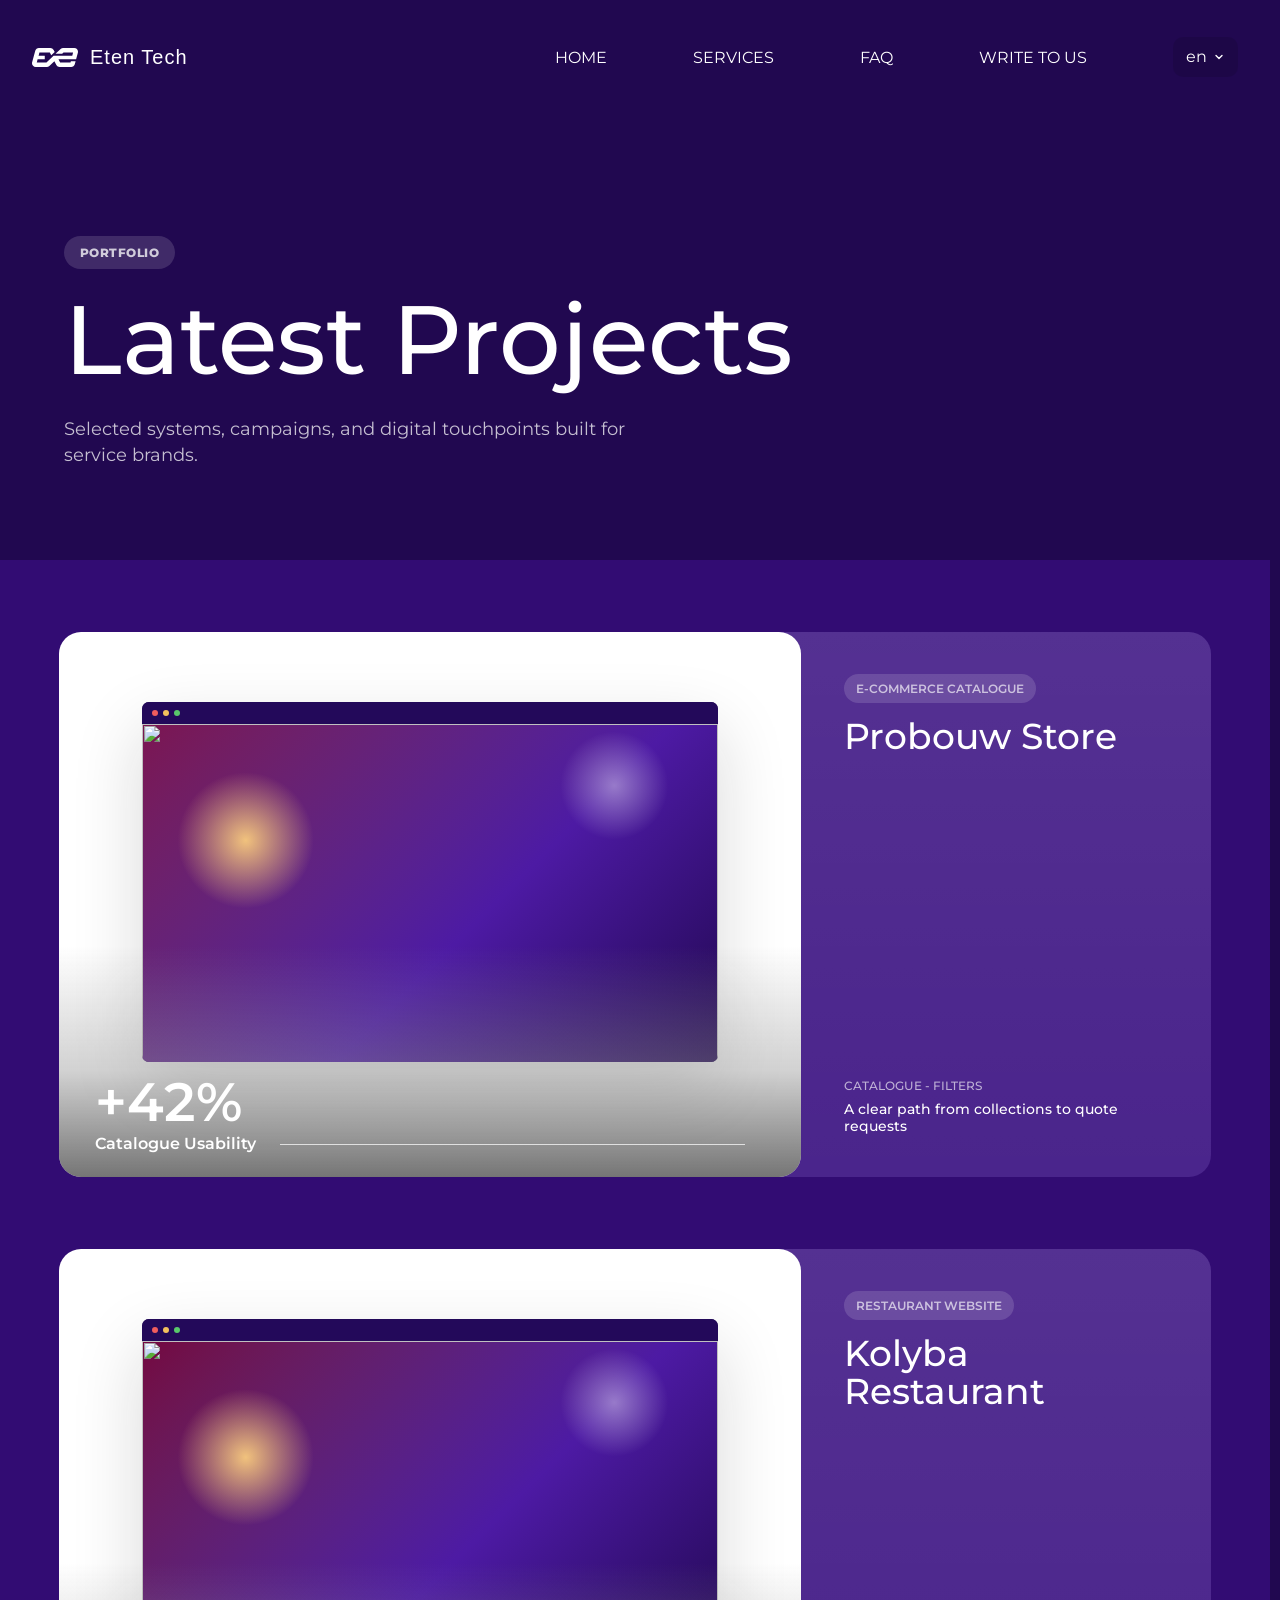
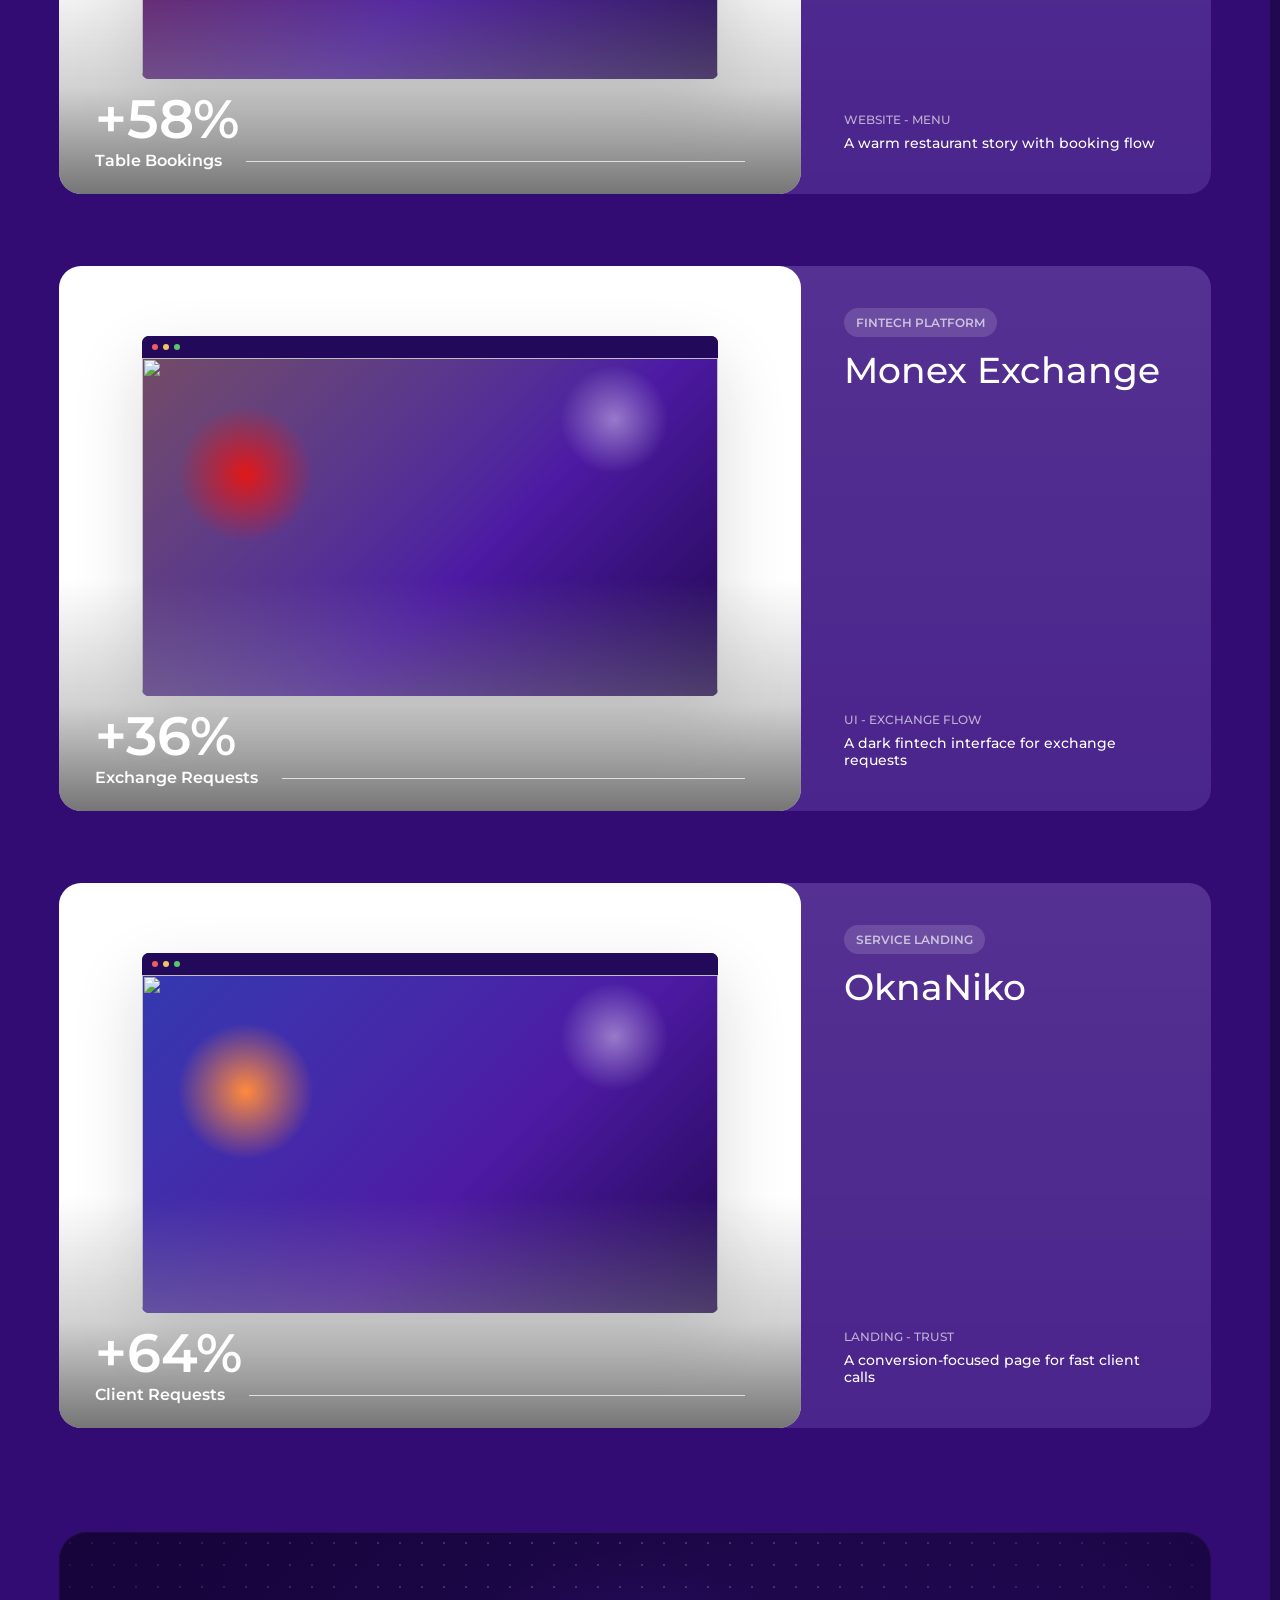
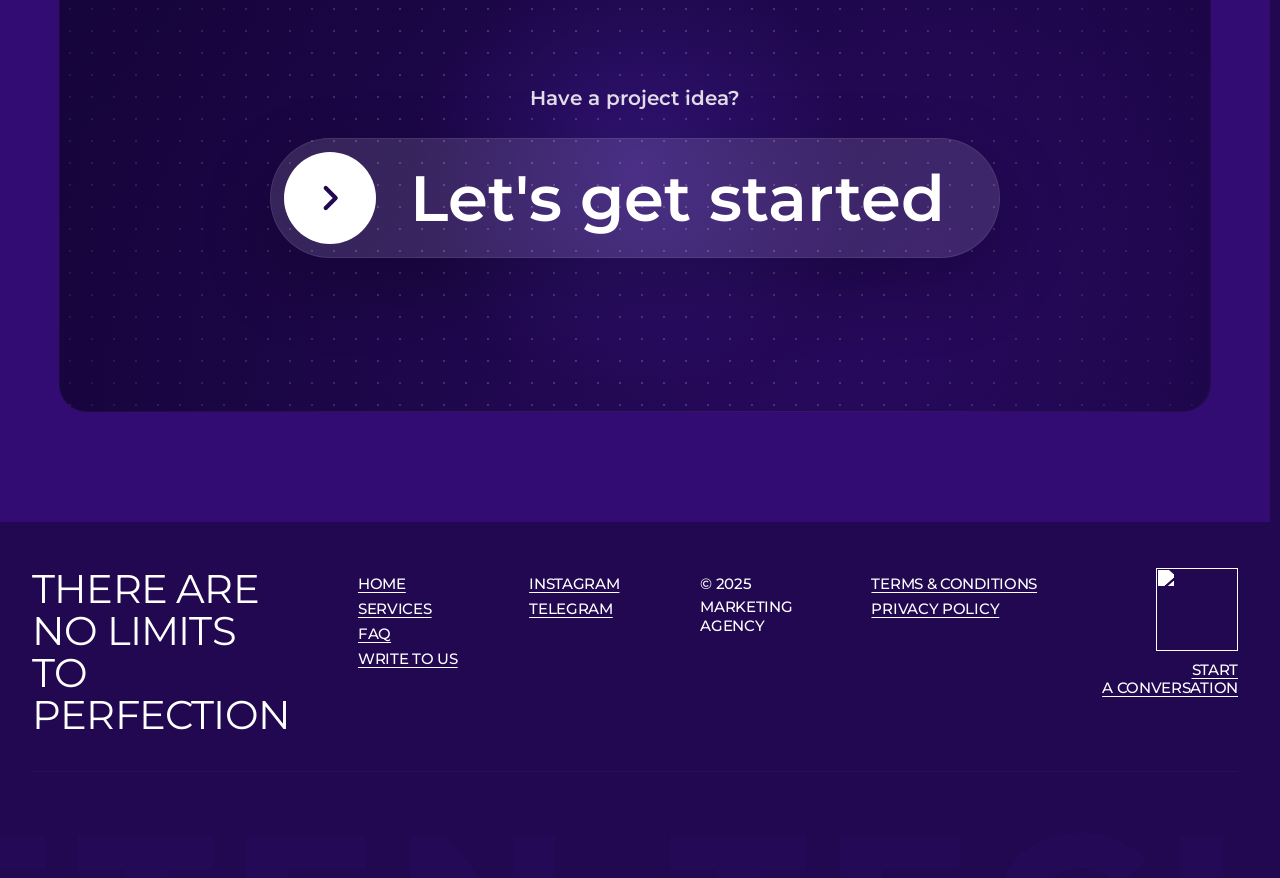
==== commit 18894aae: "Disable project detail navigation" ====
--- a/portfolio.html
+++ b/portfolio.html
@@ -26,14 +26,15 @@
 <a class="header__link" data-i18n="nav.services" href="index.html#services">SERVICES</a>
 <a class="header__link" data-i18n="nav.faq" href="index.html#faq">FAQ</a>
 </nav>
-<div aria-label="Social links" class="header__icons">
-<a aria-label="Instagram" class="header__iconBtn" href="https://www.instagram.com/eten_tech/" rel="noopener" target="_blank">
-<span class="header__iconSvg"><img alt="" src="images/icon1.svg"/></span>
-</a>
-<a aria-label="Telegram" class="header__iconBtn" href="https://t.me/etentech" rel="noopener" target="_blank">
-<span class="header__iconSvg"><img alt="" src="images/icon2.svg"/></span>
-</a>
-<button aria-label="Switch language" class="langBtn" data-lang-toggle="" type="button">EN</button>
+<div aria-label="Header actions" class="header__icons">
+<a class="header__contactLink" data-i18n="nav.contact" href="index.html#start-project">WRITE TO US</a>
+<div class="langSelect" data-lang-select>
+<button aria-expanded="false" aria-label="Switch language" class="langBtn" data-lang-toggle="" type="button"><span data-lang-current="">en</span><svg aria-hidden="true" fill="none" viewBox="0 0 16 16"><path d="M4 6l4 4 4-4" stroke="currentColor" stroke-linecap="round" stroke-linejoin="round" stroke-width="1.8"/></svg></button>
+<div class="langMenu" data-lang-menu="">
+<button data-lang-option="en" type="button">en</button>
+<button data-lang-option="uk" type="button">ua</button>
+</div>
+</div>
 </div>
 <button aria-expanded="false" aria-label="Menu" class="header__burger" type="button">
 <span></span><span></span><span></span>
@@ -45,15 +46,16 @@
 <a class="header__drawerLink" data-i18n="nav.home" href="index.html#home">HOME</a>
 <a class="header__drawerLink" data-i18n="nav.services" href="index.html#services">SERVICES</a>
 <a class="header__drawerLink" data-i18n="nav.faq" href="index.html#faq">FAQ</a>
+<a class="header__drawerLink" data-i18n="nav.contact" href="index.html#start-project">WRITE TO US</a>
 </nav>
-<div aria-label="Social links" class="header__drawerSocial">
-<a aria-label="Instagram" class="header__drawerIconBtn" href="https://www.instagram.com/eten_tech/" rel="noopener" target="_blank">
-<img alt="" src="images/icon1.svg"/>
-</a>
-<a aria-label="Telegram" class="header__drawerIconBtn" href="https://t.me/etentech" rel="noopener" target="_blank">
-<img alt="" src="images/icon2.svg"/>
-</a>
-<button aria-label="Switch language" class="header__drawerIconBtn langBtn langBtn--mobile" data-lang-toggle="" type="button">EN</button>
+<div aria-label="Header actions" class="header__drawerSocial">
+<div class="langSelect langSelect--mobile" data-lang-select>
+<button aria-expanded="false" aria-label="Switch language" class="langBtn langBtn--mobile" data-lang-toggle="" type="button"><span data-lang-current="">en</span><svg aria-hidden="true" fill="none" viewBox="0 0 16 16"><path d="M4 6l4 4 4-4" stroke="currentColor" stroke-linecap="round" stroke-linejoin="round" stroke-width="1.8"/></svg></button>
+<div class="langMenu" data-lang-menu="">
+<button data-lang-option="en" type="button">en</button>
+<button data-lang-option="uk" type="button">ua</button>
+</div>
+</div>
 </div>
 </div>
 </header>
@@ -130,6 +132,19 @@
 </div>
 </article>
 </section>
+<section class="portfolioCta">
+<div class="portfolioCta__inner">
+<p data-i18n="portfolio.cta.note">Have a project idea?</p>
+<a class="portfolioCta__button" href="index.html#start-project">
+<span class="portfolioCta__icon" aria-hidden="true">
+<svg viewBox="0 0 24 24" fill="none">
+<path d="M9 5l7 7-7 7" stroke="currentColor" stroke-width="3" stroke-linecap="round" stroke-linejoin="round"/>
+</svg>
+</span>
+<span class="portfolioCta__text" data-i18n="portfolio.cta.button">Let's get started</span>
+</a>
+</div>
+</section>
 </main>
 
 <footer class="footer portfolioFooter">
@@ -139,6 +154,7 @@
 <a class="footer__link" data-i18n="nav.home" href="index.html#home">HOME</a>
 <a class="footer__link" data-i18n="nav.services" href="index.html#services">SERVICES</a>
 <a class="footer__link" data-i18n="nav.faq" href="index.html#faq">FAQ</a>
+<a class="footer__link" data-i18n="nav.contact" href="index.html#start-project">WRITE TO US</a>
 </nav>
 <div aria-label="Social links" class="footer__col">
 <a class="footer__link" href="https://www.instagram.com/eten_tech/" rel="noopener" target="_blank">INSTAGRAM</a>
--- a/css/style.css
+++ b/css/style.css
@@ -106,7 +106,8 @@
   gap: 86px;
 }
 
-.header__link {
+.header__link,
+.header__contactLink {
   position: relative;
   font-family: "Montserrat", sans-serif;
   font-weight: 400;
@@ -116,7 +117,8 @@
   transition: color .22s ease, opacity .22s ease;
 }
 
-.header__link::after {
+.header__link::after,
+.header__contactLink::after {
   content: "";
   position: absolute;
   left: 0;
@@ -129,7 +131,8 @@
   transition: transform .28s ease;
 }
 
-.header__link:hover::after {
+.header__link:hover::after,
+.header__contactLink:hover::after {
   transform: scaleX(1);
   transform-origin: left;
 }
@@ -137,7 +140,13 @@
 .header__icons {
   display: flex;
   align-items: center;
-  gap: 12px;
+  gap: 86px;
+}
+
+.header__contactLink {
+  color: #fff;
+  text-decoration: none;
+  white-space: nowrap;
 }
 
 .header__iconBtn {
@@ -154,16 +163,14 @@
 }
 
 .header__iconBtn:hover,
-.header__drawerIconBtn:hover,
-.langBtn:hover {
+.header__drawerIconBtn:hover {
   background: rgba(255, 255, 255, 0.18);
   box-shadow: 0 0 28px rgba(166, 123, 255, 0.24);
   transform: translateY(-2px);
 }
 
 .header__iconBtn:active,
-.header__drawerIconBtn:active,
-.langBtn:active {
+.header__drawerIconBtn:active {
   transform: translateY(0) scale(.96);
 }
 
@@ -632,8 +639,21 @@
   overflow: hidden;
 }
 
+.featuredProjects__preview::before {
+  content: "";
+  position: absolute;
+  left: 0;
+  right: 0;
+  bottom: 0;
+  height: 232px;
+  background: linear-gradient(180deg, rgba(255, 255, 255, 0) 0%, rgba(148, 148, 148, .42) 54%, rgba(64, 64, 64, .72) 100%);
+  pointer-events: none;
+  z-index: 3;
+}
+
 .featuredProjects__browser {
   position: relative;
+  z-index: 1;
   width: min(720px, 89%);
   height: 390px;
   margin: 0 auto;
@@ -779,30 +799,27 @@
 
 .featuredProjects__metric {
   position: absolute;
-  left: 80px;
-  right: 80px;
-  bottom: 34px;
-  z-index: 2;
+  left: 36px;
+  right: 56px;
+  bottom: 24px;
+  z-index: 4;
   color: #ffffff;
   display: grid;
   grid-template-columns: auto 1fr;
-  align-items: end;
-  gap: 20px;
+  grid-template-rows: auto auto;
+  align-items: center;
+  column-gap: 24px;
+  row-gap: 6px;
 }
 
 .featuredProjects__metric::before {
-  content: "";
-  position: absolute;
-  left: -80px;
-  right: -80px;
-  bottom: -34px;
-  height: 104px;
-  background: linear-gradient(180deg, rgba(255, 255, 255, 0) 0%, rgba(120, 120, 120, .52) 72%, rgba(78, 78, 78, .68) 100%);
-  pointer-events: none;
+  content: none;
 }
 
 .featuredProjects__metric::after {
   content: "";
+  grid-column: 2;
+  grid-row: 2;
   align-self: center;
   height: 1px;
   background: rgba(255, 255, 255, 0.72);
@@ -816,15 +833,20 @@
 }
 
 .featuredProjects__metric strong {
+  grid-column: 1 / -1;
+  grid-row: 1;
   font-size: 68px;
   font-weight: 600;
   line-height: 1;
 }
 
 .featuredProjects__metric span {
-  margin-bottom: 5px;
+  grid-column: 1;
+  grid-row: 2;
   font-size: 20px;
   font-weight: 600;
+  line-height: 1.1;
+  white-space: nowrap;
 }
 
 .featuredProjects__info {
@@ -2350,17 +2372,11 @@
   }
 
   .featuredProjects__metric {
-    left: 30px;
-    right: 30px;
-    bottom: 28px;
-    gap: 10px;
-  }
-
-  .featuredProjects__metric::before {
-    left: -30px;
-    right: -30px;
-    bottom: -28px;
-    height: 92px;
+    left: 20px;
+    right: 24px;
+    bottom: 20px;
+    column-gap: 12px;
+    row-gap: 3px;
   }
 
   .featuredProjects__info {
@@ -2632,33 +2648,102 @@
 }
 
 /* ===== Language switcher ===== */
+.langSelect {
+  position: relative;
+  flex: 0 0 auto;
+}
+
 .langBtn {
-  width: 48px;
-  height: 48px;
-  border-radius: 999px;
+  min-width: 58px;
+  height: 40px;
+  border-radius: 10px;
   border: 0;
-  background: rgba(255,255,255,0.09);
-  display: grid;
-  place-items: center;
+  background: rgba(0,0,0,0.10);
+  color: #fff;
+  display: inline-flex;
+  align-items: center;
+  justify-content: center;
+  gap: 6px;
   cursor: pointer;
-  padding: 0;
-  transition: background .2s ease;
+  padding: 0 13px;
+  font-family: "Montserrat", sans-serif;
+  font-size: 16px;
+  font-weight: 400;
+  line-height: 1;
+  text-transform: lowercase;
+  transition: background .22s ease, box-shadow .22s ease;
 }
 
 .langBtn:hover {
-  background: rgba(255,255,255,0.16);
+  background: rgba(0,0,0,0.16);
+  box-shadow: 0 0 26px rgba(166, 123, 255, 0.18);
+}
+
+.langBtn svg {
+  width: 12px;
+  height: 12px;
+  transition: transform .22s ease;
+}
+
+.langSelect.is-open .langBtn svg {
+  transform: rotate(180deg);
 }
 
 .langBtn--mobile {
-  width: auto;
-}
-
-.langBtn img {
-  width: 22px;
-  height: 22px;
-  border-radius: 50%;
-  object-fit: cover;
-  display: block;
+  width: 100%;
+  min-width: 0;
+}
+
+.langMenu {
+  position: absolute;
+  right: 0;
+  top: calc(100% + 8px);
+  min-width: 78px;
+  padding: 6px;
+  border-radius: 12px;
+  background: rgba(16, 4, 42, 0.92);
+  border: 1px solid rgba(255,255,255,.12);
+  box-shadow: 0 18px 45px rgba(0,0,0,.28);
+  backdrop-filter: blur(14px);
+  -webkit-backdrop-filter: blur(14px);
+  opacity: 0;
+  pointer-events: none;
+  transform: translateY(-6px);
+  transition: opacity .18s ease, transform .18s ease;
+  z-index: 40;
+}
+
+.langSelect.is-open .langMenu {
+  opacity: 1;
+  pointer-events: auto;
+  transform: translateY(0);
+}
+
+.langMenu button {
+  width: 100%;
+  height: 36px;
+  border: 0;
+  border-radius: 8px;
+  background: transparent;
+  color: rgba(255,255,255,.82);
+  cursor: pointer;
+  font-family: "Montserrat", sans-serif;
+  font-size: 15px;
+  font-weight: 400;
+  text-align: left;
+  text-transform: lowercase;
+  padding: 0 12px;
+  transition: background .18s ease, color .18s ease;
+}
+
+.langMenu button:hover,
+.langMenu button.is-active {
+  background: rgba(255,255,255,.10);
+  color: #fff;
+}
+
+.langMenu button[hidden] {
+  display: none;
 }
 
 @media (max-width: 1000px) {
@@ -2667,13 +2752,23 @@
   }
 
   .langBtn {
-    min-width: 44px;
+    min-width: 58px;
     height: 44px;
-    font-size: 11px;
+    font-size: 16px;
   }
 
   .header__drawerSocial .langBtn {
-    display: grid;
+    display: inline-flex;
+  }
+
+  .langSelect--mobile {
+    width: 100%;
+  }
+
+  .langSelect--mobile .langMenu {
+    left: 0;
+    right: auto;
+    width: 100%;
   }
 }
 
@@ -2755,22 +2850,40 @@
   border-radius: 22px;
   opacity: 0;
   transform: translateY(34px);
-  animation: portfolioProjectIn .72s cubic-bezier(.2, .8, .2, 1) forwards;
-  animation-delay: calc(var(--project-order, 0) * .08s);
-}
-
-.portfolioProject:nth-child(1) { --project-order: 1; }
-.portfolioProject:nth-child(2) { --project-order: 2; }
-.portfolioProject:nth-child(3) { --project-order: 3; }
-.portfolioProject:nth-child(4) { --project-order: 4; }
-.portfolioProject:nth-child(5) { --project-order: 5; }
-.portfolioProject:nth-child(6) { --project-order: 6; }
+  transition: opacity .7s ease, transform .7s cubic-bezier(.2, .8, .2, 1);
+  will-change: opacity, transform;
+}
+
+.featuredProjects__arrow,
+.featuredProjects__button {
+  cursor: pointer;
+}
+
+.portfolioProject.is-visible {
+  opacity: 1;
+  transform: translateY(0);
+}
 
 .portfolioProject .featuredProjects__preview,
 .portfolioProject .featuredProjects__info {
+  opacity: 0;
+  transform: translateY(34px);
+  min-height: 545px;
+  transition: opacity .7s ease, transform .7s cubic-bezier(.2, .8, .2, 1);
+}
+
+.portfolioProject.is-visible .featuredProjects__preview,
+.portfolioProject.is-visible .featuredProjects__info {
   opacity: 1;
-  transform: none;
-  min-height: 545px;
+  transform: translateY(0);
+}
+
+.portfolioProject.is-visible .featuredProjects__info {
+  transition-delay: .12s;
+}
+
+.portfolioProject.is-visible .featuredProjects__browser {
+  animation: portfolioBrowserIn .72s .05s cubic-bezier(.2, .8, .2, 1) both;
 }
 
 .portfolioProject .featuredProjects__preview {
@@ -2799,6 +2912,111 @@
   transform: translateY(-8px) scale(1.012);
 }
 
+.portfolioCta {
+  width: min(1280px, 90vw);
+  min-height: 480px;
+  margin: 104px auto 0;
+  border-radius: 28px;
+  position: relative;
+  overflow: hidden;
+  display: grid;
+  place-items: center;
+  background:
+    radial-gradient(circle at 50% 50%, rgba(111, 61, 255, .22), transparent 36%),
+    radial-gradient(circle, rgba(255,255,255,.20) 0 1px, transparent 1.4px),
+    linear-gradient(135deg, #16043B 0%, #210850 52%, #320C73 100%);
+  background-size: 100% 100%, 22px 22px, 100% 100%;
+  box-shadow: inset 0 0 0 1px rgba(255,255,255,.08);
+}
+
+.portfolioCta::before {
+  content: "";
+  position: absolute;
+  inset: 0;
+  background: radial-gradient(circle at 50% 50%, transparent 0%, rgba(22, 4, 59, .18) 48%, rgba(22, 4, 59, .72) 100%);
+  pointer-events: none;
+}
+
+.portfolioCta__inner {
+  position: relative;
+  z-index: 1;
+  display: grid;
+  justify-items: center;
+  gap: 28px;
+  opacity: 0;
+  transform: translateY(30px);
+  transition: opacity .75s ease, transform .75s cubic-bezier(.2, .8, .2, 1);
+}
+
+.portfolioCta.is-visible .portfolioCta__inner {
+  opacity: 1;
+  transform: translateY(0);
+}
+
+.portfolioCta__inner p {
+  margin: 0;
+  color: rgba(255,255,255,.86);
+  font-size: 20px;
+  font-weight: 600;
+}
+
+.portfolioCta__button {
+  position: relative;
+  min-height: 118px;
+  min-width: min(730px, 86vw);
+  padding: 14px 54px 14px 14px;
+  border-radius: 999px;
+  background: rgba(255,255,255,.12);
+  color: #fff;
+  display: inline-flex;
+  align-items: center;
+  gap: 34px;
+  font-size: clamp(40px, 5vw, 72px);
+  font-weight: 600;
+  line-height: 1;
+  box-shadow: inset 0 0 0 1px rgba(255,255,255,.08), 0 28px 72px rgba(0,0,0,.24);
+  transition: transform .28s ease, background .28s ease, box-shadow .28s ease;
+}
+
+.portfolioCta__button:hover {
+  transform: none;
+  background: #F3F1F9;
+  color: #090909;
+  box-shadow: 0 0 0 14px rgba(255,255,255,.10), 0 34px 86px rgba(0,0,0,.34);
+}
+
+.portfolioCta__icon {
+  width: 92px;
+  height: 92px;
+  border-radius: 50%;
+  background: #fff;
+  color: #210850;
+  display: grid;
+  place-items: center;
+  flex: 0 0 auto;
+  transition: transform .34s cubic-bezier(.2, .8, .2, 1), background .28s ease, color .28s ease;
+}
+
+.portfolioCta__button:hover .portfolioCta__icon {
+  background: transparent;
+  color: #090909;
+  transform: translateX(calc((min(730px, 86vw) - 92px) / 2));
+}
+
+.portfolioCta__icon svg {
+  width: 34px;
+  height: 34px;
+}
+
+.portfolioCta__text {
+  transition: opacity .22s ease, transform .28s ease;
+}
+
+.portfolioCta__button:hover .portfolioCta__text {
+  opacity: 0;
+  transform: translateX(24px);
+}
+
 .portfolioFooter {
   background: #210850;
   color: #fff;
@@ -2823,6 +3041,592 @@
   filter: brightness(0) invert(1);
 }
 
+.projectPage {
+  --case-accent: #6f3dff;
+  background: #210850;
+  color: #fff;
+}
+
+.projectMain {
+  background:
+    radial-gradient(circle at 16% 10%, rgba(166, 123, 255, .18), transparent 32%),
+    linear-gradient(180deg, #210850 0%, #320C73 42%, #F3F1F9 42%, #F3F1F9 100%);
+  overflow: hidden;
+}
+
+.caseHero {
+  min-height: 0;
+  padding: 118px 0 48px;
+  background: transparent;
+}
+
+.caseHero__inner,
+.caseMedia,
+.caseSection,
+.caseGallery,
+.caseResults {
+  width: min(860px, 72vw);
+  margin-left: auto;
+  margin-right: auto;
+}
+
+.caseHero__back {
+  display: inline-flex;
+  align-items: center;
+  margin-bottom: 28px;
+  padding: 8px 12px;
+  border-radius: 999px;
+  background: rgba(255,255,255,.14);
+  color: rgba(255,255,255,.78);
+  font-size: 10px;
+  font-weight: 600;
+  text-transform: uppercase;
+}
+
+.caseHero__copy,
+.caseHero__visual,
+.caseSection,
+.caseGallery__item,
+.caseResults,
+.caseRelated,
+.caseCta {
+  opacity: 0;
+  transform: translateY(32px);
+  transition: opacity .74s ease, transform .74s cubic-bezier(.2, .8, .2, 1);
+}
+
+.caseHero__copy.is-visible,
+.caseHero__visual.is-visible,
+.caseSection.is-visible,
+.caseGallery__item.is-visible,
+.caseResults.is-visible,
+.caseRelated.is-visible,
+.caseCta.is-visible {
+  opacity: 1;
+  transform: translateY(0);
+}
+
+.caseHero__kicker,
+.caseSection__label,
+.caseResults > div > span {
+  width: fit-content;
+  margin-bottom: 14px;
+  padding: 7px 11px;
+  border-radius: 999px;
+  background: rgba(255,255,255,.14);
+  color: rgba(255,255,255,.76);
+  font-size: 10px;
+  font-weight: 600;
+  text-transform: uppercase;
+}
+
+.caseHero h1 {
+  margin: 0;
+  font-size: clamp(34px, 5vw, 52px);
+  font-weight: 500;
+  line-height: 1.02;
+  letter-spacing: 0;
+}
+
+.caseHero__copy p {
+  max-width: 620px;
+  margin: 22px 0 0;
+  color: rgba(255,255,255,.72);
+  font-size: 14px;
+  line-height: 1.55;
+}
+
+.caseHero__meta {
+  display: grid;
+  grid-template-columns: repeat(2, minmax(0, 1fr));
+  gap: 34px;
+  max-width: 560px;
+  margin-top: 34px;
+}
+
+.caseHero__meta div {
+  min-height: 0;
+  padding: 0;
+  border-radius: 0;
+  background: transparent;
+  box-shadow: none;
+}
+
+.caseHero__meta span {
+  display: block;
+  margin-bottom: 8px;
+  color: rgba(255,255,255,.52);
+  font-size: 10px;
+  font-weight: 600;
+  text-transform: uppercase;
+}
+
+.caseHero__meta strong {
+  display: block;
+  color: #fff;
+  font-size: 12px;
+  line-height: 1.35;
+}
+
+.caseHero__visual {
+  transition-delay: .06s;
+}
+
+.caseMedia {
+  padding: 46px 0;
+}
+
+.caseMedia--hero {
+  display: flex;
+  justify-content: center;
+}
+
+.caseMedia--hero .caseHero__visual {
+  width: min(640px, 100%);
+}
+
+.caseBrowser {
+  overflow: hidden;
+  border-radius: 6px;
+  background: #fff;
+  box-shadow: 0 24px 70px rgba(33, 8, 80, .16);
+}
+
+.caseBrowser__top {
+  height: 18px;
+  display: flex;
+  align-items: center;
+  gap: 5px;
+  padding-left: 9px;
+  background: #23095a;
+}
+
+.caseBrowser__top span {
+  width: 5px;
+  height: 5px;
+  border-radius: 50%;
+  background: #f05d5d;
+}
+
+.caseBrowser__top span:nth-child(2) {
+  background: #f3c15d;
+}
+
+.caseBrowser__top span:nth-child(3) {
+  background: #59c76b;
+}
+
+.caseBrowser img {
+  width: 100%;
+  display: block;
+}
+
+.caseHero__visual .caseBrowser img {
+  aspect-ratio: 16 / 9.7;
+  object-fit: cover;
+  object-position: top center;
+}
+
+.caseSection {
+  padding: 64px 0;
+  color: #320C73;
+  background: #F3F1F9;
+}
+
+.caseSection--alt {
+  margin-top: 0;
+}
+
+.caseSection__icon {
+  width: 26px;
+  height: 26px;
+  display: grid;
+  place-items: center;
+  margin-bottom: 18px;
+  color: #6F3DFF;
+  font-size: 22px;
+}
+
+.caseSection--alt .caseSection__icon {
+  color: #A67BFF;
+}
+
+.caseSection__label,
+.caseResults > div > span {
+  background: transparent;
+  color: #6F3DFF;
+  padding: 0;
+  margin-bottom: 8px;
+}
+
+.caseSection p {
+  max-width: 560px;
+  margin: 0;
+  color: #7B4CF5;
+  font-size: 13px;
+  font-weight: 400;
+  line-height: 1.65;
+  letter-spacing: 0;
+}
+
+.caseSection h2,
+.caseResults h2 {
+  max-width: 560px;
+  margin: 0 0 18px;
+  font-size: 19px;
+  font-weight: 600;
+  line-height: 1.15;
+}
+
+.caseSection ul {
+  max-width: 560px;
+  display: grid;
+  gap: 10px;
+  margin: 0;
+  padding: 0;
+  list-style: none;
+  color: #7B4CF5;
+  font-size: 13px;
+  font-weight: 400;
+  line-height: 1.55;
+}
+
+.caseSection li {
+  position: relative;
+  padding-left: 18px;
+}
+
+.caseSection li::before {
+  content: "";
+  position: absolute;
+  left: 0;
+  top: .65em;
+  width: 5px;
+  height: 5px;
+  border-radius: 50%;
+  background: var(--case-accent);
+}
+
+.caseGallery {
+  display: grid;
+  gap: 22px;
+  padding: 62px 0;
+  justify-items: center;
+}
+
+.caseGallery__item {
+  width: min(680px, 100%);
+  margin: 0;
+}
+
+.caseGallery__item--scene {
+  width: min(860px, 100%);
+  min-height: 520px;
+  padding: 44px;
+  border-radius: 10px;
+  background:
+    radial-gradient(circle at 50% 45%, rgba(111, 61, 255, .08), transparent 42%),
+    #FFFFFF;
+  position: relative;
+  overflow: hidden;
+  display: grid;
+  box-shadow: 0 28px 80px rgba(33, 8, 80, .14);
+}
+
+.caseGallery__item--scene .caseBrowser {
+  box-shadow: 0 20px 48px rgba(33, 8, 80, .16);
+}
+
+.caseGallery__item--scene-split {
+  grid-template-columns: minmax(0, 2.1fr) minmax(180px, .74fr);
+  gap: 48px;
+  align-items: start;
+}
+
+.caseGallery__item--scene-split .caseBrowser:first-child img {
+  aspect-ratio: 1 / 1.14;
+  object-fit: cover;
+  object-position: top center;
+}
+
+.caseGallery__item--scene-split .caseBrowser:nth-child(2) {
+  align-self: stretch;
+  margin-top: 0;
+}
+
+.caseGallery__item--scene-split .caseBrowser:nth-child(2) img {
+  height: 100%;
+  min-height: 430px;
+  object-fit: cover;
+  object-position: top center;
+}
+
+.caseGallery__item--scene-angle {
+  min-height: 560px;
+}
+
+.caseGallery__item--scene-angle .caseBrowser {
+  position: absolute;
+  width: 48%;
+}
+
+.caseGallery__item--scene-angle .caseBrowser:first-child {
+  left: -7%;
+  top: 12%;
+  transform: rotate(-7deg);
+}
+
+.caseGallery__item--scene-angle .caseBrowser:nth-child(2) {
+  left: 28%;
+  top: -2%;
+  width: 50%;
+  transform: rotate(5deg);
+}
+
+.caseGallery__item--scene-angle .caseBrowser:nth-child(3) {
+  right: -7%;
+  bottom: 7%;
+  width: 42%;
+  transform: rotate(8deg);
+}
+
+.caseGallery__item--scene-angle .caseBrowser img {
+  aspect-ratio: 4 / 5;
+  object-fit: cover;
+  object-position: top center;
+}
+
+.caseGallery__item--scene-stack {
+  gap: 28px;
+  align-items: start;
+}
+
+.caseGallery__item--scene-stack .caseBrowser:first-child {
+  width: 78%;
+  justify-self: start;
+}
+
+.caseGallery__item--scene-stack .caseBrowser:nth-child(2) {
+  width: 64%;
+  justify-self: end;
+  margin-top: -86px;
+}
+
+.caseGallery__item--scene-stack .caseBrowser img {
+  aspect-ratio: 16 / 10;
+  object-fit: cover;
+  object-position: top center;
+}
+
+.caseGallery__item--scene-mobile {
+  grid-template-columns: minmax(180px, .72fr) minmax(0, 1.6fr);
+  gap: 42px;
+  align-items: center;
+}
+
+.caseGallery__item--scene-mobile .caseBrowser:first-child {
+  justify-self: end;
+  width: min(260px, 100%);
+}
+
+.caseGallery__item--scene-mobile .caseBrowser:first-child img {
+  aspect-ratio: 9 / 16;
+  object-fit: cover;
+  object-position: top center;
+}
+
+.caseGallery__item--scene-mobile .caseBrowser:nth-child(2) img {
+  aspect-ratio: 16 / 10;
+  object-fit: cover;
+  object-position: top center;
+}
+
+.caseGallery__item--wide:nth-child(2n),
+.caseGallery__item--large {
+  width: min(760px, 100%);
+}
+
+.caseGallery__item--tall {
+  width: min(560px, 92%);
+}
+
+.caseGallery__item--mobile {
+  width: min(360px, 72%);
+}
+
+.caseGallery__item--pair {
+  width: min(760px, 100%);
+  display: grid;
+  grid-template-columns: repeat(2, minmax(0, 1fr));
+  gap: 22px;
+  align-items: start;
+}
+
+.caseGallery__item--pair .caseBrowser:nth-child(2) {
+  margin-top: 54px;
+}
+
+.caseGallery__item--mobile .caseBrowser img {
+  max-height: 760px;
+  object-fit: cover;
+  object-position: top center;
+}
+
+.caseGallery__item--tall .caseBrowser img {
+  max-height: 900px;
+  object-fit: cover;
+  object-position: top center;
+}
+
+.caseResults {
+  display: block;
+  padding: 66px 0;
+  color: #320C73;
+  align-items: start;
+}
+
+.caseResults__grid {
+  display: grid;
+  grid-template-columns: repeat(2, minmax(0, 1fr));
+  gap: 26px 46px;
+  max-width: 620px;
+  margin-top: 28px;
+}
+
+.caseResults__grid article {
+  min-height: 0;
+  padding: 0;
+  border-radius: 0;
+  background: transparent;
+  display: block;
+  box-shadow: none;
+}
+
+.caseResults__grid strong {
+  display: block;
+  color: #4D1AA4;
+  font-size: 24px;
+  font-weight: 600;
+  line-height: 1;
+  margin-bottom: 8px;
+}
+
+.caseResults__grid span {
+  display: block;
+  color: #7B4CF5;
+  font-size: 12px;
+  font-weight: 400;
+  line-height: 1.45;
+}
+
+.caseCta {
+  margin-top: 40px;
+  margin-bottom: 0;
+  background-color: #F3F1F9;
+}
+
+.caseRelated {
+  width: min(860px, 72vw);
+  margin: 0 auto;
+  padding: 68px 0 30px;
+}
+
+.caseRelated__head span {
+  display: block;
+  color: #7B4CF5;
+  font-size: 10px;
+  font-weight: 600;
+  text-transform: uppercase;
+  margin-bottom: 10px;
+}
+
+.caseRelated__head h2 {
+  margin: 0 0 22px;
+  color: #320C73;
+  font-size: 20px;
+  font-weight: 600;
+}
+
+.caseRelated__grid {
+  display: grid;
+  grid-template-columns: repeat(2, minmax(0, 1fr));
+  gap: 18px;
+}
+
+.caseRelated__card {
+  min-height: 250px;
+  padding: 12px;
+  border-radius: 8px;
+  background: #FFFFFF;
+  color: #320C73;
+  box-shadow: inset 0 0 0 1px #DCD2EF;
+  display: grid;
+  align-content: start;
+  gap: 10px;
+  transition: transform .24s ease, background .24s ease;
+}
+
+.caseRelated__card:hover {
+  transform: translateY(-4px);
+  background: #F9F4FE;
+}
+
+.caseRelated__card img {
+  width: 100%;
+  aspect-ratio: 16 / 10;
+  object-fit: cover;
+  object-position: top center;
+  border-radius: 5px;
+}
+
+.caseRelated__card span {
+  color: #7B4CF5;
+  font-size: 10px;
+  font-weight: 600;
+  text-transform: uppercase;
+}
+
+.caseRelated__card strong {
+  font-size: 14px;
+  line-height: 1.2;
+}
+
+.projectPage .caseCta {
+  min-height: 320px;
+  margin-top: 20px;
+  background:
+    radial-gradient(circle, rgba(111,61,255,.12) 0 1px, transparent 1.4px),
+    #F3F1F9;
+  background-size: 22px 22px, 100% 100%;
+  box-shadow: none;
+}
+
+.projectPage .caseCta .portfolioCta__inner {
+  gap: 18px;
+}
+
+.projectPage .caseCta .portfolioCta__inner p {
+  font-size: 14px;
+}
+
+.projectPage .caseCta .portfolioCta__button {
+  min-height: 52px;
+  min-width: 230px;
+  padding: 7px 18px 7px 7px;
+  gap: 14px;
+  font-size: 18px;
+}
+
+.projectPage .caseCta .portfolioCta__icon {
+  width: 38px;
+  height: 38px;
+}
+
+.projectPage .caseCta .portfolioCta__icon svg {
+  width: 18px;
+  height: 18px;
+}
+
 @keyframes portfolioHeroFade {
   from {
     opacity: 0;
@@ -2838,6 +3642,17 @@
   to {
     opacity: 1;
     transform: translateY(0);
+  }
+}
+
+@keyframes portfolioBrowserIn {
+  from {
+    opacity: .72;
+    transform: translateY(18px) scale(.985);
+  }
+  to {
+    opacity: 1;
+    transform: translateY(0) scale(1);
   }
 }
 
@@ -2899,5 +3714,209 @@
   .portfolioProject .featuredProjects__info h2 {
     font-size: 34px;
   }
+
+  .portfolioCta {
+    width: 88vw;
+    min-height: 360px;
+    margin-top: 70px;
+    border-radius: 22px;
+  }
+
+  .portfolioCta__inner {
+    gap: 20px;
+    width: 100%;
+    padding: 0 18px;
+  }
+
+  .portfolioCta__inner p {
+    font-size: 15px;
+    text-align: center;
+  }
+
+  .portfolioCta__button {
+    width: 100%;
+    min-width: 0;
+    min-height: 76px;
+    padding: 10px 20px 10px 10px;
+    gap: 16px;
+    font-size: clamp(27px, 8vw, 38px);
+  }
+
+  .portfolioCta__icon {
+    width: 56px;
+    height: 56px;
+  }
+
+  .portfolioCta__icon svg {
+    width: 24px;
+    height: 24px;
+  }
+
+  .portfolioCta__button:hover .portfolioCta__icon {
+    transform: translateX(calc((88vw - 92px) / 2));
+  }
+
+  .caseHero {
+    min-height: 0;
+    padding: 122px 0 58px;
+  }
+
+  .caseHero__inner,
+  .caseMedia,
+  .caseSection,
+  .caseGallery,
+  .caseResults {
+    width: 88vw;
+  }
+
+  .caseHero__back {
+    margin-bottom: 34px;
+  }
+
+  .caseHero h1 {
+    font-size: clamp(34px, 12vw, 52px);
+  }
+
+  .caseHero__copy p {
+    margin-top: 18px;
+    font-size: 13px;
+  }
+
+  .caseHero__meta {
+    grid-template-columns: 1fr;
+    gap: 18px;
+    margin-top: 26px;
+  }
+
+  .caseHero__meta div {
+    min-height: 0;
+    padding: 0;
+  }
+
+  .caseHero__visual .caseBrowser img {
+    aspect-ratio: 4 / 3;
+  }
+
+  .caseSection {
+    padding-top: 54px;
+    padding-bottom: 54px;
+  }
+
+  .caseSection p {
+    font-size: 13px;
+  }
+
+  .caseSection h2,
+  .caseResults h2 {
+    margin-bottom: 16px;
+    font-size: 19px;
+  }
+
+  .caseSection ul {
+    font-size: 13px;
+  }
+
+  .caseGallery {
+    padding: 48px 0;
+    gap: 22px;
+  }
+
+  .caseGallery__item,
+  .caseGallery__item--scene,
+  .caseGallery__item--wide:nth-child(2n),
+  .caseGallery__item--large,
+  .caseGallery__item--tall,
+  .caseGallery__item--mobile,
+  .caseGallery__item--pair {
+    width: 100%;
+  }
+
+  .caseGallery__item--scene {
+    min-height: 0;
+    padding: 18px;
+    border-radius: 9px;
+    gap: 18px;
+    display: grid;
+  }
+
+  .caseGallery__item--scene-split,
+  .caseGallery__item--scene-mobile {
+    grid-template-columns: 1fr;
+  }
+
+  .caseGallery__item--scene-angle {
+    min-height: 520px;
+  }
+
+  .caseGallery__item--scene-angle .caseBrowser:first-child {
+    left: -18%;
+    top: 14%;
+    width: 70%;
+  }
+
+  .caseGallery__item--scene-angle .caseBrowser:nth-child(2) {
+    left: 25%;
+    top: 3%;
+    width: 76%;
+  }
+
+  .caseGallery__item--scene-angle .caseBrowser:nth-child(3) {
+    right: -16%;
+    bottom: 8%;
+    width: 68%;
+  }
+
+  .caseGallery__item--scene-stack .caseBrowser:first-child,
+  .caseGallery__item--scene-stack .caseBrowser:nth-child(2),
+  .caseGallery__item--scene-mobile .caseBrowser:first-child {
+    width: 100%;
+    justify-self: stretch;
+    margin-top: 0;
+  }
+
+  .caseGallery__item--scene-split .caseBrowser:nth-child(2) img {
+    min-height: 0;
+    height: auto;
+    aspect-ratio: 4 / 5;
+  }
+
+  .caseGallery__item--pair {
+    grid-template-columns: 1fr;
+  }
+
+  .caseGallery__item--pair .caseBrowser:nth-child(2) {
+    margin-top: 0;
+  }
+
+  .caseBrowser {
+    border-radius: 6px;
+  }
+
+  .caseResults {
+    display: block;
+    padding: 54px 0;
+  }
+
+  .caseResults__grid {
+    grid-template-columns: 1fr;
+    gap: 22px;
+  }
+
+  .caseResults__grid article {
+    min-height: 0;
+    padding: 0;
+  }
+
+  .caseResults__grid strong {
+    font-size: 24px;
+  }
+
+  .caseResults__grid span {
+    font-size: 12px;
+  }
+
+  .caseCta {
+    margin-top: 48px;
+  }
 }
  
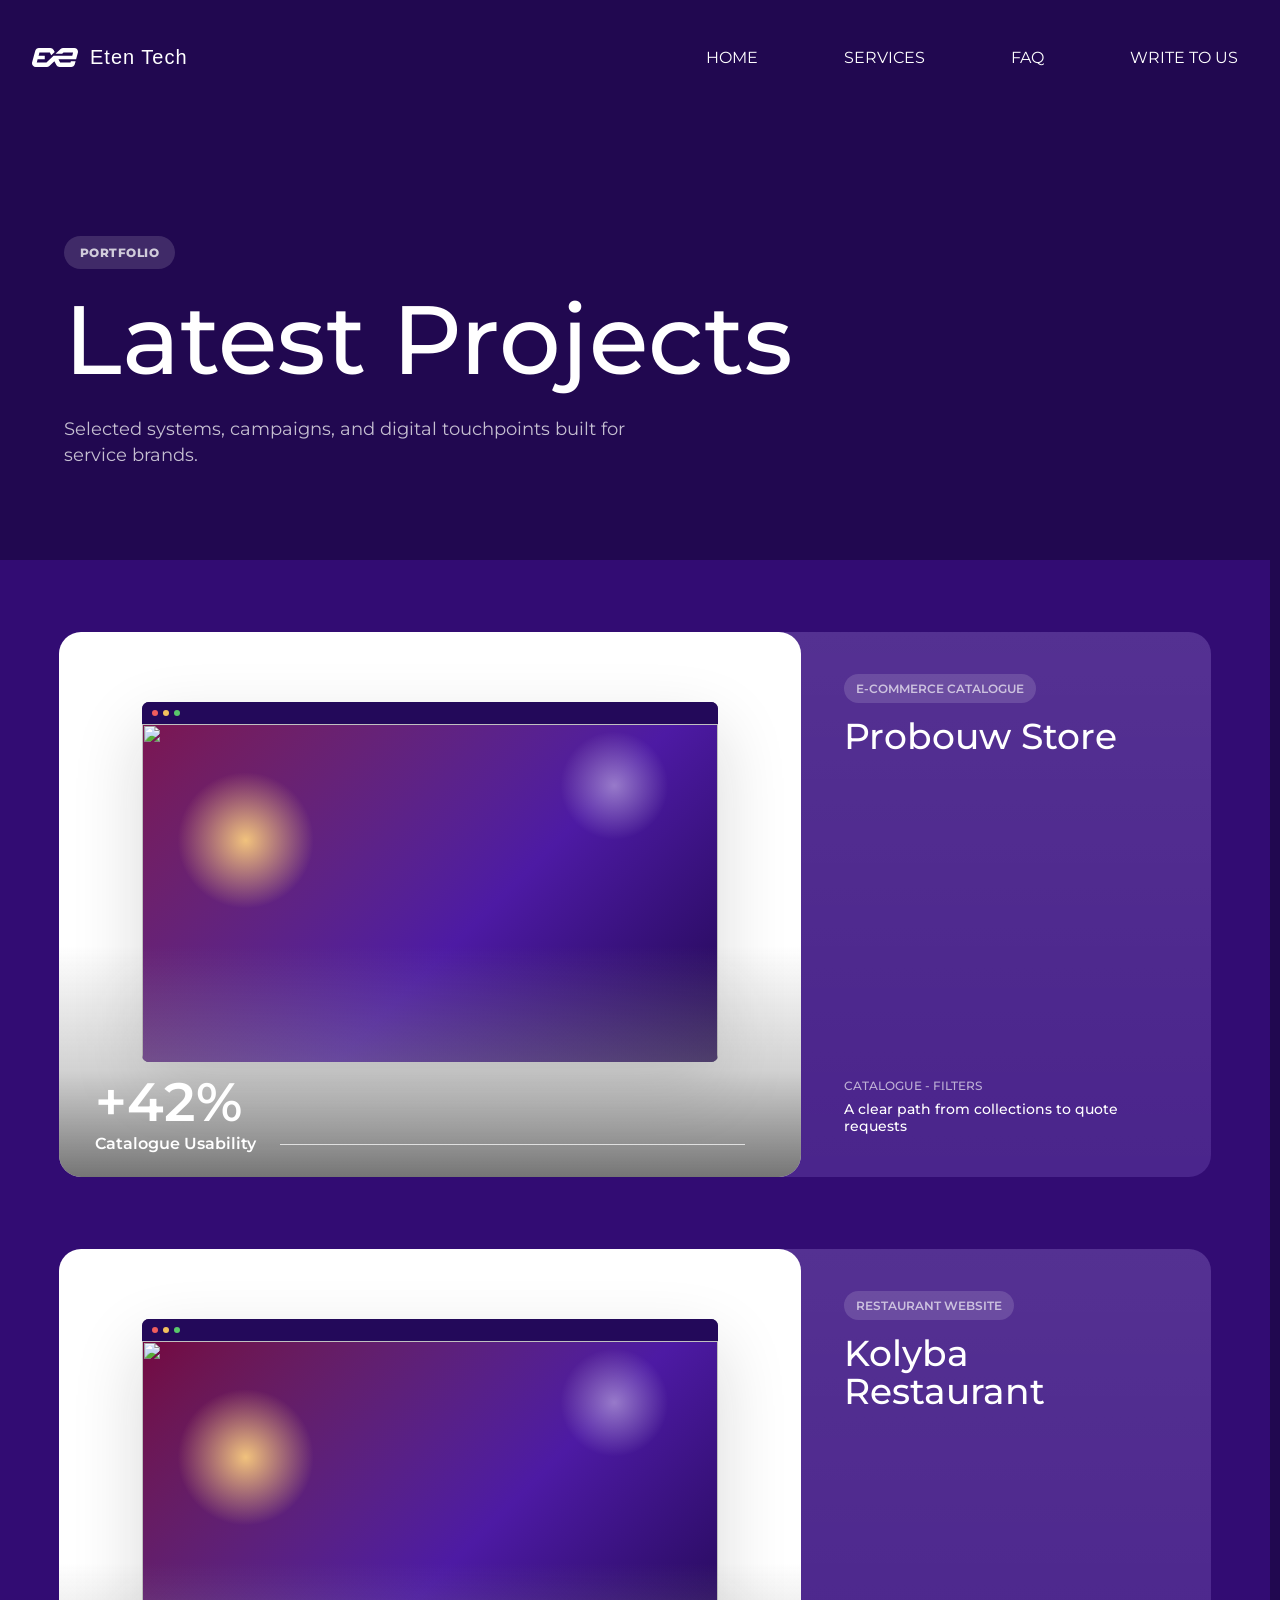
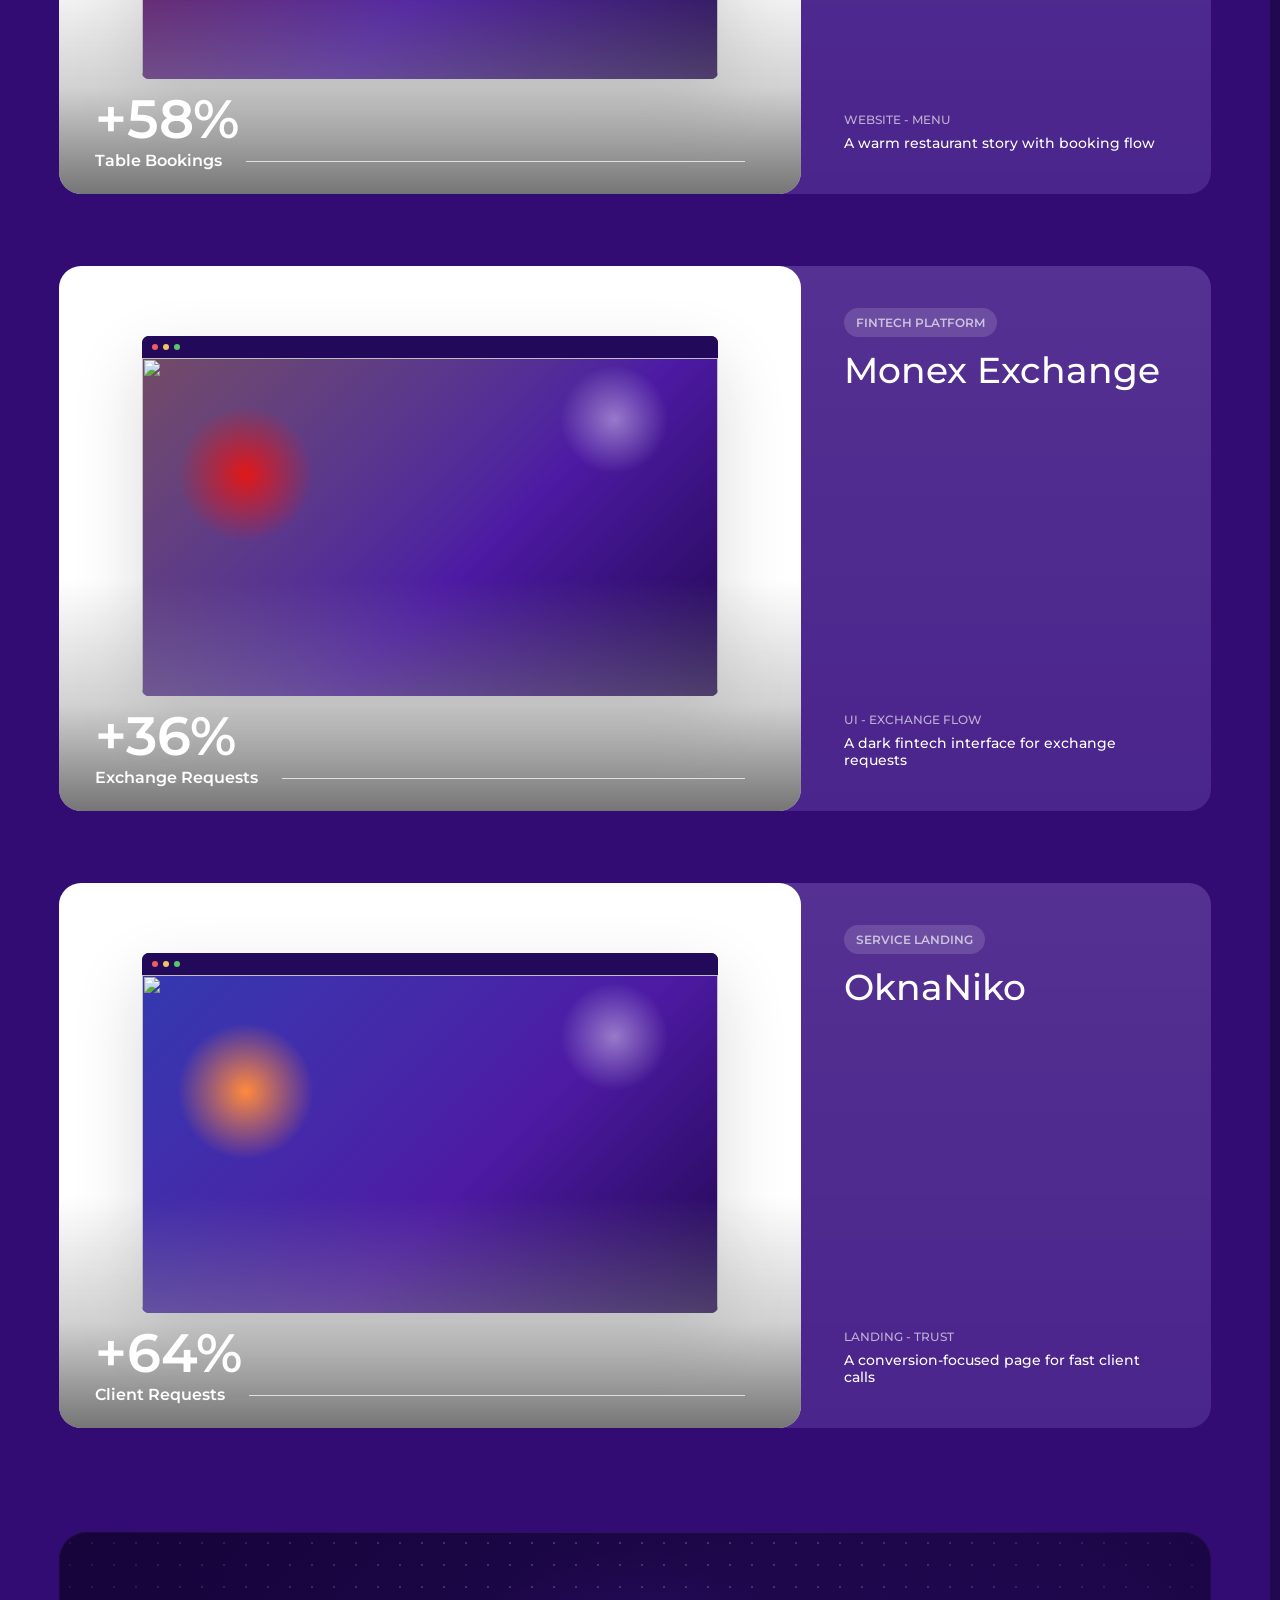
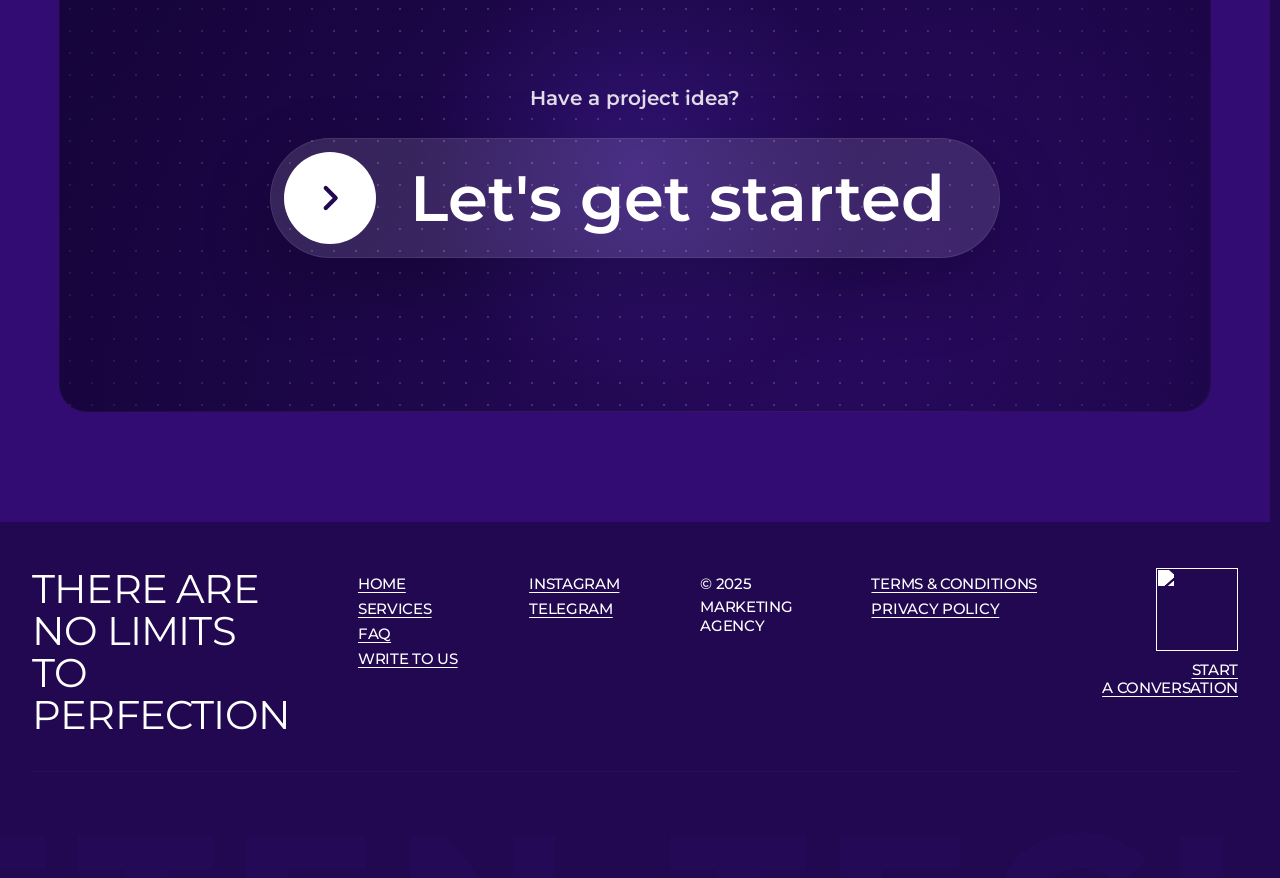
==== commit 1f009cb6: "Make site English only" ====
--- a/portfolio.html
+++ b/portfolio.html
@@ -1,5 +1,5 @@
 <!DOCTYPE html>
-<html lang="uk">
+<html lang="en">
 <head>
 <meta charset="utf-8"/>
 <meta content="width=device-width, initial-scale=1" name="viewport"/>
@@ -22,19 +22,12 @@
 </div>
 <div class="header__right">
 <nav aria-label="Navigation" class="header__nav">
-<a class="header__link" data-i18n="nav.home" href="index.html#home">HOME</a>
-<a class="header__link" data-i18n="nav.services" href="index.html#services">SERVICES</a>
-<a class="header__link" data-i18n="nav.faq" href="index.html#faq">FAQ</a>
+<a class="header__link" href="index.html#home">HOME</a>
+<a class="header__link" href="index.html#services">SERVICES</a>
+<a class="header__link" href="index.html#faq">FAQ</a>
 </nav>
 <div aria-label="Header actions" class="header__icons">
-<a class="header__contactLink" data-i18n="nav.contact" href="index.html#start-project">WRITE TO US</a>
-<div class="langSelect" data-lang-select>
-<button aria-expanded="false" aria-label="Switch language" class="langBtn" data-lang-toggle="" type="button"><span data-lang-current="">en</span><svg aria-hidden="true" fill="none" viewBox="0 0 16 16"><path d="M4 6l4 4 4-4" stroke="currentColor" stroke-linecap="round" stroke-linejoin="round" stroke-width="1.8"/></svg></button>
-<div class="langMenu" data-lang-menu="">
-<button data-lang-option="en" type="button">en</button>
-<button data-lang-option="uk" type="button">ua</button>
-</div>
-</div>
+<a class="header__contactLink" href="index.html#start-project">WRITE TO US</a>
 </div>
 <button aria-expanded="false" aria-label="Menu" class="header__burger" type="button">
 <span></span><span></span><span></span>
@@ -43,19 +36,12 @@
 </div>
 <div aria-hidden="true" class="header__drawer">
 <nav aria-label="Mobile navigation" class="header__drawerNav">
-<a class="header__drawerLink" data-i18n="nav.home" href="index.html#home">HOME</a>
-<a class="header__drawerLink" data-i18n="nav.services" href="index.html#services">SERVICES</a>
-<a class="header__drawerLink" data-i18n="nav.faq" href="index.html#faq">FAQ</a>
-<a class="header__drawerLink" data-i18n="nav.contact" href="index.html#start-project">WRITE TO US</a>
+<a class="header__drawerLink" href="index.html#home">HOME</a>
+<a class="header__drawerLink" href="index.html#services">SERVICES</a>
+<a class="header__drawerLink" href="index.html#faq">FAQ</a>
+<a class="header__drawerLink" href="index.html#start-project">WRITE TO US</a>
 </nav>
 <div aria-label="Header actions" class="header__drawerSocial">
-<div class="langSelect langSelect--mobile" data-lang-select>
-<button aria-expanded="false" aria-label="Switch language" class="langBtn langBtn--mobile" data-lang-toggle="" type="button"><span data-lang-current="">en</span><svg aria-hidden="true" fill="none" viewBox="0 0 16 16"><path d="M4 6l4 4 4-4" stroke="currentColor" stroke-linecap="round" stroke-linejoin="round" stroke-width="1.8"/></svg></button>
-<div class="langMenu" data-lang-menu="">
-<button data-lang-option="en" type="button">en</button>
-<button data-lang-option="uk" type="button">ua</button>
-</div>
-</div>
 </div>
 </div>
 </header>
@@ -64,9 +50,9 @@
 <section class="portfolioHero">
 <div class="portfolioHero__bg"></div>
 <div class="portfolioHero__inner">
-<div class="portfolioHero__kicker" data-i18n="portfolio.kicker">PORTFOLIO</div>
-<h1 data-i18n="portfolio.title">Latest Projects</h1>
-<p data-i18n="portfolio.desc">Selected systems, campaigns, and digital touchpoints built for service brands.</p>
+<div class="portfolioHero__kicker">PORTFOLIO</div>
+<h1>Latest Projects</h1>
+<p>Selected systems, campaigns, and digital touchpoints built for service brands.</p>
 </div>
 </section>
 
@@ -79,11 +65,11 @@
 <img alt="" class="featuredProjects__siteShot" src="images/sites/previews/probouw.webp"/>
 </div>
 </div>
-<div class="featuredProjects__metric"><strong>+42%</strong><span data-i18n="featured.project1.metricLabel">Project Growth</span></div>
+<div class="featuredProjects__metric"><strong>+42%</strong><span>Catalogue Usability</span></div>
 </div>
 <div class="featuredProjects__info">
-<div><span class="featuredProjects__tag" data-i18n="featured.project1.category">Website</span><h2 data-i18n="featured.project1.title">Project title</h2></div>
-<div class="featuredProjects__infoBottom"><span data-i18n="featured.project1.service">Web - Design - Development</span><p data-i18n="featured.project1.description">Project description</p></div>
+<div><span class="featuredProjects__tag">E-commerce catalogue</span><h2>Probouw Store</h2></div>
+<div class="featuredProjects__infoBottom"><span>CATALOGUE - FILTERS</span><p>A clear path from collections to quote requests</p></div>
 </div>
 </article>
 <article class="portfolioProject" style="--project-accent:#c70000;--project-accent-soft:#f1c27d;">
@@ -94,11 +80,11 @@
 <img alt="" class="featuredProjects__siteShot" src="images/sites/previews/kolyba.webp"/>
 </div>
 </div>
-<div class="featuredProjects__metric"><strong>+58%</strong><span data-i18n="featured.project2.metricLabel">Project Growth</span></div>
+<div class="featuredProjects__metric"><strong>+58%</strong><span>Table Bookings</span></div>
 </div>
 <div class="featuredProjects__info">
-<div><span class="featuredProjects__tag" data-i18n="featured.project2.category">Website</span><h2 data-i18n="featured.project2.title">Project title</h2></div>
-<div class="featuredProjects__infoBottom"><span data-i18n="featured.project2.service">Web - Design - Development</span><p data-i18n="featured.project2.description">Project description</p></div>
+<div><span class="featuredProjects__tag">Restaurant website</span><h2>Kolyba Restaurant</h2></div>
+<div class="featuredProjects__infoBottom"><span>WEBSITE - MENU</span><p>A warm restaurant story with booking flow</p></div>
 </div>
 </article>
 <article class="portfolioProject" style="--project-accent:#c89a57;--project-accent-soft:#e01818;">
@@ -109,11 +95,11 @@
 <img alt="" class="featuredProjects__siteShot" src="images/sites/previews/monex.webp"/>
 </div>
 </div>
-<div class="featuredProjects__metric"><strong>+36%</strong><span data-i18n="featured.project3.metricLabel">Project Growth</span></div>
+<div class="featuredProjects__metric"><strong>+36%</strong><span>Exchange Requests</span></div>
 </div>
 <div class="featuredProjects__info">
-<div><span class="featuredProjects__tag" data-i18n="featured.project3.category">Website</span><h2 data-i18n="featured.project3.title">Project title</h2></div>
-<div class="featuredProjects__infoBottom"><span data-i18n="featured.project3.service">Web - Design - Development</span><p data-i18n="featured.project3.description">Project description</p></div>
+<div><span class="featuredProjects__tag">Fintech platform</span><h2>Monex Exchange</h2></div>
+<div class="featuredProjects__infoBottom"><span>UI - EXCHANGE FLOW</span><p>A dark fintech interface for exchange requests</p></div>
 </div>
 </article>
 <article class="portfolioProject" style="--project-accent:#3572ff;--project-accent-soft:#ff8a3d;">
@@ -124,24 +110,24 @@
 <img alt="" class="featuredProjects__siteShot" src="images/sites/previews/oknaniko.webp"/>
 </div>
 </div>
-<div class="featuredProjects__metric"><strong>+64%</strong><span data-i18n="featured.project4.metricLabel">Project Growth</span></div>
+<div class="featuredProjects__metric"><strong>+64%</strong><span>Client Requests</span></div>
 </div>
 <div class="featuredProjects__info">
-<div><span class="featuredProjects__tag" data-i18n="featured.project4.category">Website</span><h2 data-i18n="featured.project4.title">Project title</h2></div>
-<div class="featuredProjects__infoBottom"><span data-i18n="featured.project4.service">Web - Design - Development</span><p data-i18n="featured.project4.description">Project description</p></div>
+<div><span class="featuredProjects__tag">Service landing</span><h2>OknaNiko</h2></div>
+<div class="featuredProjects__infoBottom"><span>LANDING - TRUST</span><p>A conversion-focused page for fast client calls</p></div>
 </div>
 </article>
 </section>
 <section class="portfolioCta">
 <div class="portfolioCta__inner">
-<p data-i18n="portfolio.cta.note">Have a project idea?</p>
+<p>Have a project idea?</p>
 <a class="portfolioCta__button" href="index.html#start-project">
 <span class="portfolioCta__icon" aria-hidden="true">
 <svg viewBox="0 0 24 24" fill="none">
 <path d="M9 5l7 7-7 7" stroke="currentColor" stroke-width="3" stroke-linecap="round" stroke-linejoin="round"/>
 </svg>
 </span>
-<span class="portfolioCta__text" data-i18n="portfolio.cta.button">Let's get started</span>
+<span class="portfolioCta__text">Let's get started</span>
 </a>
 </div>
 </section>
@@ -149,12 +135,12 @@
 
 <footer class="footer portfolioFooter">
 <div class="footer__inner">
-<div class="footer__title" data-i18n="footer.title">THERE ARE NO LIMITS<br/>TO PERFECTION</div>
+<div class="footer__title">THERE ARE NO LIMITS<br>TO PERFECTION</div>
 <nav aria-label="Footer navigation" class="footer__col">
-<a class="footer__link" data-i18n="nav.home" href="index.html#home">HOME</a>
-<a class="footer__link" data-i18n="nav.services" href="index.html#services">SERVICES</a>
-<a class="footer__link" data-i18n="nav.faq" href="index.html#faq">FAQ</a>
-<a class="footer__link" data-i18n="nav.contact" href="index.html#start-project">WRITE TO US</a>
+<a class="footer__link" href="index.html#home">HOME</a>
+<a class="footer__link" href="index.html#services">SERVICES</a>
+<a class="footer__link" href="index.html#faq">FAQ</a>
+<a class="footer__link" href="index.html#start-project">WRITE TO US</a>
 </nav>
 <div aria-label="Social links" class="footer__col">
 <a class="footer__link" href="https://www.instagram.com/eten_tech/" rel="noopener" target="_blank">INSTAGRAM</a>
@@ -162,15 +148,15 @@
 </div>
 <div class="footer__col footer__meta">
 <div class="footer__metaText">&copy; 2025</div>
-<div class="footer__metaText" data-i18n="footer.agency">MARKETING AGENCY</div>
+<div class="footer__metaText">MARKETING AGENCY</div>
 </div>
 <div class="footer__col footer__legal">
-<a class="footer__link" data-i18n="footer.terms" href="#">TERMS &amp; CONDITIONS</a>
-<a class="footer__link" data-i18n="footer.privacy" href="#">PRIVACY POLICY</a>
+<a class="footer__link" href="#">TERMS & CONDITIONS</a>
+<a class="footer__link" href="#">PRIVACY POLICY</a>
 </div>
 <a class="footer__cta" href="https://t.me/etentech">
 <span class="footer__ctaIcon"><img alt="" src="images/Rectangle 4342.svg"/></span>
-<span class="footer__ctaText" data-i18n="footer.cta">START<br/>A CONVERSATION</span>
+<span class="footer__ctaText">START<br>A CONVERSATION</span>
 </a>
 </div>
 </footer>
--- a/css/style.css
+++ b/css/style.css
@@ -2612,7 +2612,7 @@
     margin-top: 6px;
   }
 
-  .footer__inner > div.footer__col[aria-label="Соцмережі"] {
+  .footer__inner > div.footer__col:nth-of-type(2) {
     grid-column: 2;
     grid-row: 2;
     padding-top: 0;
@@ -2647,128 +2647,9 @@
   overflow-x: hidden;
 }
 
-/* ===== Language switcher ===== */
-.langSelect {
-  position: relative;
-  flex: 0 0 auto;
-}
-
-.langBtn {
-  min-width: 58px;
-  height: 40px;
-  border-radius: 10px;
-  border: 0;
-  background: rgba(0,0,0,0.10);
-  color: #fff;
-  display: inline-flex;
-  align-items: center;
-  justify-content: center;
-  gap: 6px;
-  cursor: pointer;
-  padding: 0 13px;
-  font-family: "Montserrat", sans-serif;
-  font-size: 16px;
-  font-weight: 400;
-  line-height: 1;
-  text-transform: lowercase;
-  transition: background .22s ease, box-shadow .22s ease;
-}
-
-.langBtn:hover {
-  background: rgba(0,0,0,0.16);
-  box-shadow: 0 0 26px rgba(166, 123, 255, 0.18);
-}
-
-.langBtn svg {
-  width: 12px;
-  height: 12px;
-  transition: transform .22s ease;
-}
-
-.langSelect.is-open .langBtn svg {
-  transform: rotate(180deg);
-}
-
-.langBtn--mobile {
-  width: 100%;
-  min-width: 0;
-}
-
-.langMenu {
-  position: absolute;
-  right: 0;
-  top: calc(100% + 8px);
-  min-width: 78px;
-  padding: 6px;
-  border-radius: 12px;
-  background: rgba(16, 4, 42, 0.92);
-  border: 1px solid rgba(255,255,255,.12);
-  box-shadow: 0 18px 45px rgba(0,0,0,.28);
-  backdrop-filter: blur(14px);
-  -webkit-backdrop-filter: blur(14px);
-  opacity: 0;
-  pointer-events: none;
-  transform: translateY(-6px);
-  transition: opacity .18s ease, transform .18s ease;
-  z-index: 40;
-}
-
-.langSelect.is-open .langMenu {
-  opacity: 1;
-  pointer-events: auto;
-  transform: translateY(0);
-}
-
-.langMenu button {
-  width: 100%;
-  height: 36px;
-  border: 0;
-  border-radius: 8px;
-  background: transparent;
-  color: rgba(255,255,255,.82);
-  cursor: pointer;
-  font-family: "Montserrat", sans-serif;
-  font-size: 15px;
-  font-weight: 400;
-  text-align: left;
-  text-transform: lowercase;
-  padding: 0 12px;
-  transition: background .18s ease, color .18s ease;
-}
-
-.langMenu button:hover,
-.langMenu button.is-active {
-  background: rgba(255,255,255,.10);
-  color: #fff;
-}
-
-.langMenu button[hidden] {
-  display: none;
-}
-
 @media (max-width: 1000px) {
   .header__drawer {
     width: min(86vw, 220px);
-  }
-
-  .langBtn {
-    min-width: 58px;
-    height: 44px;
-    font-size: 16px;
-  }
-
-  .header__drawerSocial .langBtn {
-    display: inline-flex;
-  }
-
-  .langSelect--mobile {
-    width: 100%;
-  }
-
-  .langSelect--mobile .langMenu {
-    left: 0;
-    right: auto;
-    width: 100%;
   }
 }
 
